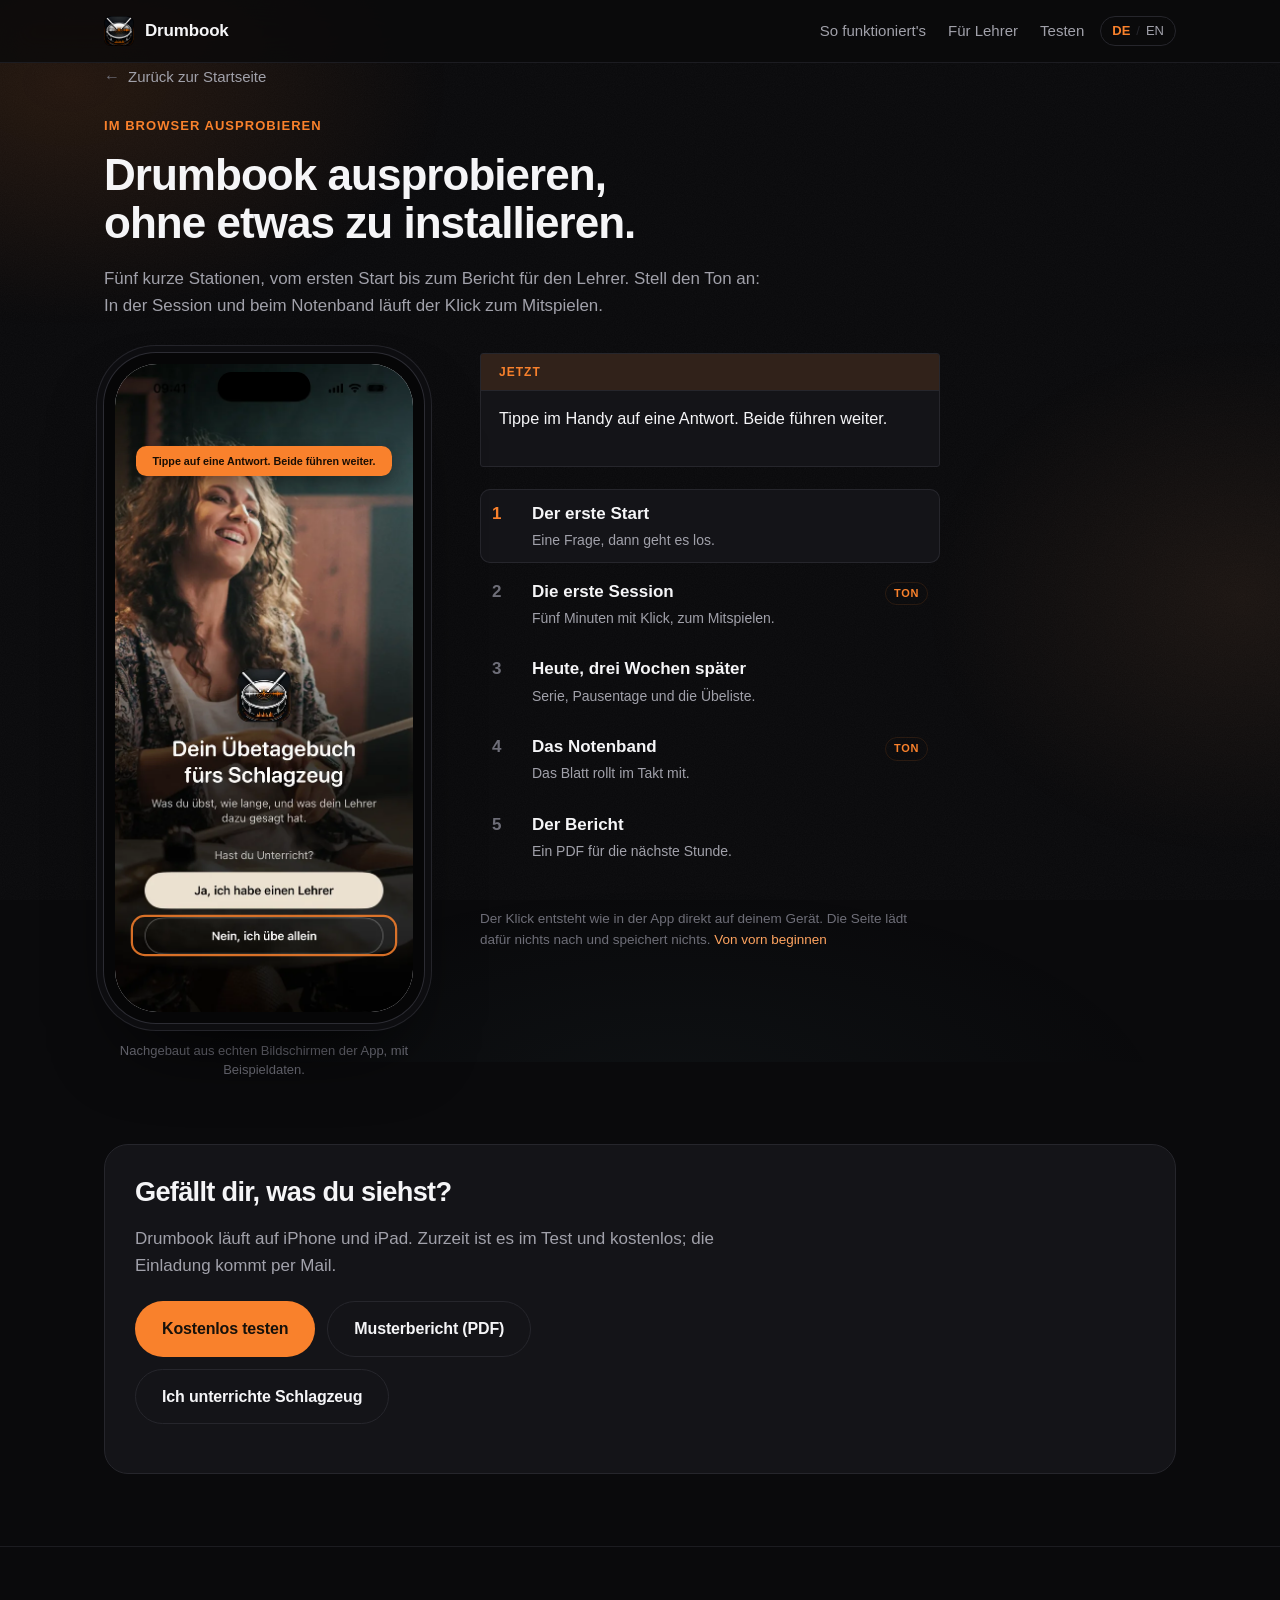
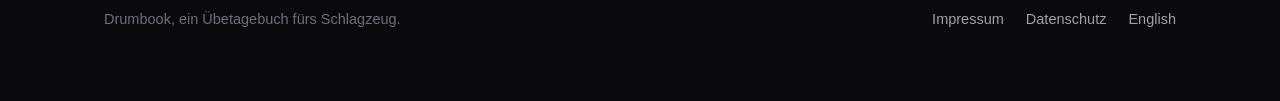
==== ausprobieren/index.html @ 20b02758 "Drumbook im Browser ausprobieren: eigene Demo auf /ausprobieren/ und /en/try/ Fünf Stationen in eine" ====
<!DOCTYPE html>
<html lang="de">
<head>
<meta charset="utf-8">
<meta name="viewport" content="width=device-width, initial-scale=1">
<title>Drumbook im Browser ausprobieren</title>
<meta name="description" content="Drumbook ausprobieren, ohne etwas zu installieren: der erste Start, eine Session mit Klick, das mitlaufende Notenband und der Bericht für den Lehrer, direkt im Browser.">
<meta name="theme-color" content="#0a0a0c">
<link rel="canonical" href="https://drumbook.de/ausprobieren/">
<link rel="alternate" hreflang="de" href="https://drumbook.de/ausprobieren/">
<link rel="alternate" hreflang="en" href="https://drumbook.de/en/try/">
<link rel="icon" href="../assets/favicon.png" type="image/png">
<link rel="apple-touch-icon" href="../assets/icon-180.png">
<meta property="og:type" content="website">
<meta property="og:title" content="Drumbook im Browser ausprobieren">
<meta property="og:description" content="Fünf kurze Stationen, vom ersten Start bis zum Bericht. Mit Klick zum Mitspielen.">
<meta property="og:image" content="https://drumbook.de/assets/og-card.jpg">
<meta property="og:image:width" content="1200">
<meta property="og:image:height" content="630">
<meta property="og:url" content="https://drumbook.de/ausprobieren/">
<meta property="og:site_name" content="Drumbook">
<meta property="og:locale" content="de_DE">
<meta name="twitter:card" content="summary_large_image">
<meta name="twitter:image" content="https://drumbook.de/assets/og-card.jpg">
<link rel="stylesheet" href="../assets/style.css">
<link rel="stylesheet" href="../assets/demo.css">
</head>
<body>

<a class="skip" href="#inhalt">Zum Inhalt springen</a>

<header class="nav">
  <div class="wrap nav__in">
    <a class="brand" href="../index.html">
      <img src="../assets/icon-180.png" alt="" width="30" height="30">
      Drumbook
    </a>
    <nav class="nav__links" aria-label="Abschnitte">
      <a href="../so-funktionierts/">So funktioniert's</a>
      <a href="../lehrer/">Für Lehrer</a>
      <a href="../index.html#bescheid">Testen</a>
    </nav>
    <p class="lang">
      <a href="index.html" aria-current="page" hreflang="de">DE</a>
      <span aria-hidden="true">/</span>
      <a href="../en/try/" hreflang="en">EN</a>
    </p>
  </div>
</header>

<main class="demo" id="inhalt">
  <div class="wrap">
    <a class="back" href="../index.html">Zurück zur Startseite</a>

    <div class="demo__head">
      <p class="demo__kick">Im Browser ausprobieren</p>
      <h1>Drumbook ausprobieren, ohne etwas zu installieren.</h1>
      <p class="demo__sub">
        Fünf kurze Stationen, vom ersten Start bis zum Bericht für den Lehrer.
        Stell den Ton an: In der Session und beim Notenband läuft der Klick
        zum Mitspielen.
      </p>
    </div>

    <div class="demo__buehne">
      <div>
        <div class="handy">
          <div class="handy__schirm" id="demo-schirm" aria-label="Drumbook auf einem iPhone, zum Antippen">
            <span class="handy__insel" aria-hidden="true"></span>

            <div class="szene" id="sz-bild">
              <img class="voll" id="sz-bild-img" src="../assets/demo/de/welcome-frage.webp" alt="" width="603" height="1311">
            </div>

            <div class="szene" id="sz-session" hidden>
              <img class="leiste-oben" src="../assets/demo/statusleiste.webp" alt="">
              <div class="nb">
                <button class="pille" id="s-verwerfen" type="button">Verwerfen</button>
                <b>Session</b>
                <button class="pille fett" id="s-beenden" type="button">Beenden</button>
              </div>
              <div class="sess__kopf">
                <div class="sess__titel">Single Stroke Roll</div>
                <div class="sess__wie">Abwechselnd rechts, links, rechts, links, gleichmäßig und gleich laut. Langsam anfangen, lieber sauber als schnell.</div>
                <div class="sess__uhr" id="s-uhr">05:00</div>
                <div class="sess__balken"><i id="s-balken"></i></div>
                <div class="sess__plan" id="s-plan">von 5 Min geplant</div>
                <div class="sess__knoepfe">
                  <button class="knopf" id="s-mehr" type="button">+2 Min</button>
                  <button class="pause" id="s-pause" type="button" aria-label="Session anhalten"></button>
                  <button class="knopf" id="s-weiter" type="button">Weiter</button>
                </div>
                <div class="sess__rest" id="s-rest">Rest gesamt 05:00</div>
              </div>
              <div class="klick">
                <button class="rund an" id="k-start" type="button" aria-label="Klick anhalten"></button>
                <button class="rund" id="k-minus" type="button" aria-label="Langsamer"><svg viewBox="0 0 10 10" aria-hidden="true"><rect x="1.5" y="4.3" width="7" height="1.4" rx=".7" fill="currentColor"/></svg></button>
                <span class="bpm"><b id="k-bpm">70</b><span>BPM</span></span>
                <button class="rund" id="k-plus" type="button" aria-label="Schneller"><svg viewBox="0 0 10 10" aria-hidden="true"><rect x="1.5" y="4.3" width="7" height="1.4" rx=".7" fill="currentColor"/><rect x="4.3" y="1.5" width="1.4" height="7" rx=".7" fill="currentColor"/></svg></button>
                <span class="lichter" id="k-lichter" aria-hidden="true"><i></i><i></i><i></i><i></i></span>
              </div>
              <div class="ablauf">
                <h5>Ablauf</h5>
                <div class="zeile-karte">
                  <span class="icon" aria-hidden="true">♩</span>
                  <div class="mitte"><div class="name">Single Stroke Roll</div><div class="mini"><i id="s-mini"></i></div></div>
                  <div class="zeit"><b id="s-zeit">00:00</b><span id="s-soll">von 05:00</span></div>
                </div>
                <div class="hinzu">+&nbsp;&nbsp;Übung hinzufügen</div>
              </div>
            </div>

            <div class="szene" id="sz-abschluss" hidden>
              <img class="leiste-oben" src="../assets/demo/statusleiste.webp" alt="">
              <div class="nb" style="justify-content:center"><b>Abschluss</b></div>
              <div class="form">
                <h5>Diese Session</h5>
                <div class="gruppe">
                  <div><span>Geübte Zeit</span><b id="a-zeit">0 Sek</b></div>
                  <div><span>Übungen</span><span>1</span></div>
                </div>
                <h5>Gesamteindruck</h5>
                <div class="gruppe">
                  <div><span>Wie lief's?</span>
                    <span class="sterne" id="a-sterne">
                      <button class="stern" type="button" aria-label="1 Stern">★</button><button class="stern" type="button" aria-label="2 Sterne">★</button><button class="stern" type="button" aria-label="3 Sterne">★</button><button class="stern" type="button" aria-label="4 Sterne">★</button><button class="stern" type="button" aria-label="5 Sterne">★</button>
                    </span>
                  </div>
                  <div class="leise">Was ist dir aufgefallen?</div>
                </div>
              </div>
              <button class="sichern" id="a-sichern" type="button">Session sichern</button>
              <div class="gesichert" id="a-gesichert" hidden>
                <svg viewBox="0 0 24 24" fill="none" aria-hidden="true"><circle cx="12" cy="12" r="10.5" fill="currentColor"/><path d="m7.2 12.3 3.2 3.2 6.4-6.8" stroke="#fff" stroke-width="2.2" stroke-linecap="round" stroke-linejoin="round"/></svg>
                <span>Session gesichert</span>
              </div>
            </div>

            <div class="szene" id="sz-erinnerung" hidden>
              <img class="leiste-oben" src="../assets/demo/statusleiste.webp" alt="">
              <div class="dunkel"></div>
              <div class="blatt">
                <svg viewBox="0 0 24 24" fill="none" aria-hidden="true"><path d="M12 3.5c-3.3 0-5.8 2.6-5.8 5.9v3.4l-1.7 2.9h15l-1.7-2.9V9.4c0-3.3-2.5-5.9-5.8-5.9Z" stroke="currentColor" stroke-width="1.7" stroke-linejoin="round"/><path d="M9.7 19a2.4 2.4 0 0 0 4.6 0" stroke="currentColor" stroke-width="1.7" stroke-linecap="round"/><circle cx="18" cy="5.5" r="2.6" fill="currentColor"/></svg>
                <h5 id="e-titel">Morgen wieder um 18:30?</h5>
                <p id="e-text">Deine erste Session hast du um 18:37 angefangen. Drumbook erinnert dich dann jeden Tag um diese Zeit.</p>
                <button class="ja" id="e-ja" type="button">Ja, erinnere mich</button>
                <button class="nein" id="e-nein" type="button">Nein, danke</button>
                <small>Danach fragt iOS, ob Drumbook Mitteilungen schicken darf. Ändern kannst du das jederzeit im Menü unter „Erinnerungen“.</small>
              </div>
            </div>

            <div class="szene noten" id="sz-noten" hidden>
              <img class="noten__kopf" src="../assets/demo/de/noten-kopf.webp" alt="" width="700" height="205">
              <button class="zurueck-flaeche" id="n-zurueck" type="button" aria-label="Zurück zu „Heute“"></button>
              <div class="noten__fenster" id="n-fenster">
                <div class="noten__blatt" id="n-blatt">
                  <img id="n-img" src="../assets/demo/noten.webp" width="700" height="1317" alt="Ein Notenblatt für Schlagzeug als Band: die Notenzeilen untereinander über die volle Breite, Takt 1 bis 75.">
                  <div class="noten__zeile" id="n-zeile" hidden></div>
                </div>
                <div class="noten__zahl" id="n-zahl" hidden></div>
              </div>
              <div class="tipp">
                <button class="rund aus" id="n-play" type="button" aria-label="Play"></button>
                <button class="rund" id="n-minus" type="button" aria-label="Langsamer"><svg viewBox="0 0 10 10" aria-hidden="true"><rect x="1.5" y="4.3" width="7" height="1.4" rx=".7" fill="currentColor"/></svg></button>
                <span class="bpm"><b id="n-bpm">130</b><span>BPM</span></span>
                <button class="rund" id="n-plus" type="button" aria-label="Schneller"><svg viewBox="0 0 10 10" aria-hidden="true"><rect x="1.5" y="4.3" width="7" height="1.4" rx=".7" fill="currentColor"/><rect x="4.3" y="1.5" width="1.4" height="7" rx=".7" fill="currentColor"/></svg></button>
                <span class="takt" id="n-takt">Takt 1</span>
              </div>
            </div>

            <p class="blase" id="blase" hidden></p>
          </div>
        </div>
        <p class="handy__notiz">Nachgebaut aus echten Bildschirmen der App, mit Beispieldaten.</p>
      </div>

      <aside class="kapitel" aria-label="Stationen der Demo">
        <div class="kapitel__jetzt">
          <p class="kapitel__label">Jetzt</p>
          <p class="kapitel__text" id="kapitel-text" aria-live="polite">Tippe im Handy auf eine Antwort.</p>
        </div>
        <ol id="kapitel-liste">
          <li data-kapitel="0"><button type="button"><span class="kapitel__nr">1</span><span><span class="kapitel__titel">Der erste Start</span><span class="kapitel__zeile">Eine Frage, dann geht es los.</span></span><span></span></button></li>
          <li data-kapitel="1"><button type="button"><span class="kapitel__nr">2</span><span><span class="kapitel__titel">Die erste Session</span><span class="kapitel__zeile">Fünf Minuten mit Klick, zum Mitspielen.</span></span><span class="kapitel__ton">Ton</span></button></li>
          <li data-kapitel="2"><button type="button"><span class="kapitel__nr">3</span><span><span class="kapitel__titel">Heute, drei Wochen später</span><span class="kapitel__zeile">Serie, Pausentage und die Übeliste.</span></span><span></span></button></li>
          <li data-kapitel="3"><button type="button"><span class="kapitel__nr">4</span><span><span class="kapitel__titel">Das Notenband</span><span class="kapitel__zeile">Das Blatt rollt im Takt mit.</span></span><span class="kapitel__ton">Ton</span></button></li>
          <li data-kapitel="4"><button type="button"><span class="kapitel__nr">5</span><span><span class="kapitel__titel">Der Bericht</span><span class="kapitel__zeile">Ein PDF für die nächste Stunde.</span></span><span></span></button></li>
        </ol>
        <p class="kapitel__fuss">
          Der Klick entsteht wie in der App direkt auf deinem Gerät. Die Seite
          lädt dafür nichts nach und speichert nichts.
          <button id="neu-starten" type="button">Von vorn beginnen</button>
        </p>
      </aside>
    </div>

    <div class="lp__do demo__danach">
      <h2>Gefällt dir, was du siehst?</h2>
      <p>
        Drumbook läuft auf iPhone und iPad. Zurzeit ist es im Test und kostenlos;
        die Einladung kommt per Mail.
      </p>
      <p class="lp__ways">
        <a class="btn btn--primary" href="../index.html#bescheid">Kostenlos testen</a>
        <a class="btn btn--ghost" href="../assets/zettel/drumbook-musterbericht.pdf">Musterbericht (PDF)</a>
        <a class="btn btn--ghost" href="../lehrer/">Ich unterrichte Schlagzeug</a>
      </p>
    </div>
  </div>
</main>

<footer class="foot">
  <div class="wrap foot__in">
    <p>Drumbook, ein Übetagebuch fürs Schlagzeug.</p>
    <p class="foot__links">
      <a href="../impressum.html">Impressum</a>
      <a href="../datenschutz.html">Datenschutz</a>
      <a href="../en/try/" hreflang="en">English</a>
    </p>
  </div>
</footer>

<script>
window.DEMO = {
    locale: "de-DE",
    bilder: "../assets/demo/de/",
    sek: "Sek", min: "Min", takt: "Takt", ende: "Ende",
    plan: function (m) { return "von " + m + " Min geplant"; },
    rest: function (z) { return "Rest gesamt " + z; },
    von: function (z) { return "von " + z; },
    morgen: function (z) { return "Morgen wieder um " + z + "?"; },
    begonnen: function (z) { return "Deine erste Session hast du um " + z + " angefangen. Drumbook erinnert dich dann jeden Tag um diese Zeit."; },
    namen: {
        ja: "Ja, ich habe einen Lehrer", nein: "Nein, ich übe allein",
        fuenf: "5 Minuten üben", umschauen: "Erst umschauen",
        karte: "Wochenkarte mit Serie", ueben: "Üben starten",
        setlists: "Setlists", verlauf: "Verlauf",
        erstellen: "Bericht erstellen", teilen: "Bericht teilen",
        klickAn: "Klick starten", klickAus: "Klick anhalten",
        pause: "Session anhalten", weiter: "Session fortsetzen",
        notenAn: "Play", notenAus: "Stopp"
    },
    alt: {
        frage: "Die Begrüßung beim ersten Start: ein Foto einer lachenden Schlagzeugerin, darunter „Dein Übetagebuch fürs Schlagzeug“ und die Frage „Hast du Unterricht?“ mit zwei Antworten.",
        angebot: "„Leg gleich los“: Fünf Minuten, eine Übung, der Klick zählt mit. Darunter „5 Minuten üben“ und „Erst umschauen“.",
        heute: "Der Bildschirm „Heute“ nach drei Wochen: 2 Std 27 Min von 150 Min diese Woche, 8 Tage in Folge, 2 Pausentage genutzt, darunter „Üben starten“ und die Übungen, die anstehen.",
        auswahl: "Der Bericht: Auswahl des Zeitraums, „Letzte 4 Wochen“ ist gewählt, unten „Bericht erstellen“.",
        bericht: "Der fertige Bericht in der App: Übebericht mit Kennzahlen, Diagramm, Übekalender und den Übungen mit Tempo."
    },
    jetzt: {
        frage: "Tippe im Handy auf eine Antwort. Beide führen weiter.",
        angebot: "Tippe auf „5 Minuten üben“. Mach den Ton an, gleich zählt der Klick vor.",
        session: "Spiel mit! Ein Takt Vorzählen, dann läuft der Klick mit 70 BPM. Mit − und + änderst du das Tempo.",
        beenden: "Genug geübt? Oben rechts auf „Beenden“.",
        abschluss: "Wie lief's? Sterne vergeben und „Session sichern“.",
        erinnerung: "Nach der ersten Session fragt Drumbook einmal, ob es erinnern soll. Wähle, was du möchtest.",
        heute: "Tippe auf die Karte ganz oben.",
        heuteDanach: "Weiter zum Notenband: unten auf „Setlists“.",
        noten: "Tippe auf Play. Nach vier Klicks rollt das Blatt im Takt mit.",
        notenLaeuft: "Die gespielte Zeile steht oben, die nächste schon darunter. Beide Hände bleiben an den Stöcken.",
        notenEnde: "Zum Schluss der Bericht: oben links zurück, dann unten auf „Verlauf“.",
        auswahl: "Tippe auf „Bericht erstellen“.",
        bericht: "Oben rechts geht der Bericht als PDF an deinen Lehrer.",
        ende: "Das war der Rundgang. Den ganzen Bericht gibt es unten als Musterbericht, und mit „Von vorn beginnen“ geht es noch einmal los."
    },
    blasen: {
        frage: "Tippe auf eine Antwort. Beide führen weiter.",
        angebot: "Tippe auf „5 Minuten üben“. Ton an!",
        session: "Spiel mit! Mit − und + änderst du das Tempo.",
        beenden: "Genug? Oben rechts auf „Beenden“.",
        abschluss: "Sterne vergeben, dann „Session sichern“.",
        heute: "Tippe auf die Karte.",
        heuteSpaeter: "Drei Wochen später. Tippe auf die Karte.",
        heuteUmschauen: "So sieht „Heute“ nach drei Wochen aus. Tippe auf die Karte.",
        karte: "8 Tage in Folge, obwohl zwei Tage frei waren: Zwei Pausentage je Woche halten die Serie. Weiter unten mit „Setlists“.",
        ueben: "Stellt die Übeliste für heute zusammen: was der Lehrer aufgegeben hat und was liegen blieb, passend zur Zeit.",
        noten: "Tippe auf Play. Das Blatt rollt im Takt mit.",
        notenEnde: "Das Blatt kommt aus deinem Scan, die Takte zählt die App selbst. Zurück geht es hier oben.",
        auswahl: "Tippe auf „Bericht erstellen“.",
        bericht: "Hier oben geht der Bericht als PDF an deinen Lehrer.",
        teilen: "Per Mail oder Messenger, als PDF. Das war der Rundgang!"
    }
};
</script>
<script src="../assets/demo.js" defer></script>
<script src="../assets/zurueck.js" defer></script>
</body>
</html>
---- assets/style.css ----
/* Drumbook — Website
   Bewusst dunkel gehalten: die App-Screenshots sind hell und sollen
   herausleuchten, und das App-Icon ist schwarz-orange. Kein Framework,
   keine externen Schriften, kein Tracking — die Seite lädt genau das,
   was man sieht. */

:root {
    --bg:          #0a0a0c;
    --bg-raised:   #141418;
    --bg-sunken:   #070708;
    --line:        #26262c;
    --line-soft:   #1c1c21;

    --ink:         #f5f5f7;
    --ink-muted:   #a1a1aa;
    --ink-faint:   #6e6e78;

    --accent:      #f9812c;
    --accent-soft: #ffa460;
    --accent-dim:  rgba(249, 129, 44, 0.12);

    --font: -apple-system, BlinkMacSystemFont, "SF Pro Display", "SF Pro Text",
            "Segoe UI", Roboto, "Helvetica Neue", Arial, sans-serif;

    --wide: 1120px;
    --text: 660px;

    --r-sm: 10px;
    --r-md: 16px;
    --r-lg: 24px;
}

*, *::before, *::after { box-sizing: border-box; }

html {
    scroll-behavior: smooth;
    -webkit-text-size-adjust: 100%;
}

@media (prefers-reduced-motion: reduce) {
    html { scroll-behavior: auto; }
    *, *::before, *::after {
        animation-duration: 0.01ms !important;
        transition-duration: 0.01ms !important;
    }
}

body {
    margin: 0;
    background: var(--bg);
    color: var(--ink);
    font-family: var(--font);
    font-size: 17px;
    line-height: 1.6;
    -webkit-font-smoothing: antialiased;
    overflow-x: hidden;
}

img { max-width: 100%; height: auto; display: block; }

a { color: var(--accent-soft); text-decoration: none; }
a:hover { text-decoration: underline; }

:focus-visible {
    outline: 2px solid var(--accent);
    outline-offset: 3px;
    border-radius: 4px;
}

.wrap {
    width: 100%;
    max-width: var(--wide);
    margin: 0 auto;
    padding: 0 24px;
}

.skip {
    position: absolute;
    width: 1px; height: 1px;
    overflow: hidden;
    clip-path: inset(50%);
    white-space: nowrap;
}
.skip:focus {
    width: auto; height: auto;
    clip-path: none;
    left: 12px; top: 12px;
    z-index: 100;
    background: var(--accent);
    color: #17110a;
    padding: 10px 16px;
    border-radius: var(--r-sm);
    font-weight: 600;
}

/* ---------- Kopfleiste ---------- */

.nav {
    position: sticky;
    top: 0;
    z-index: 50;
    background: rgba(10, 10, 12, 0.82);
    backdrop-filter: saturate(180%) blur(16px);
    -webkit-backdrop-filter: saturate(180%) blur(16px);
    border-bottom: 1px solid var(--line-soft);
}

.nav__in {
    display: flex;
    align-items: center;
    gap: 16px;
    height: 62px;
}

.brand {
    display: flex;
    align-items: center;
    gap: 11px;
    color: var(--ink);
    font-weight: 650;
    font-size: 17px;
    letter-spacing: -0.01em;
    margin-right: auto;
}
.brand:hover { text-decoration: none; }
.brand img {
    width: 30px; height: 30px;
    border-radius: 7px;
}

.nav__links {
    display: flex;
    gap: 22px;
    font-size: 15px;
}
.nav__links a { color: var(--ink-muted); white-space: nowrap; }
.nav__links a:hover { color: var(--ink); text-decoration: none; }

.lang {
    display: flex;
    align-items: center;
    gap: 6px;
    font-size: 13px;
    color: var(--ink-faint);
    border: 1px solid var(--line);
    border-radius: 999px;
    padding: 4px 11px;
}
.lang a { color: var(--ink-muted); font-weight: 500; }
.lang a:hover { color: var(--ink); text-decoration: none; }
.lang [aria-current] { color: var(--accent); font-weight: 650; }
.lang span { color: var(--line); }

@media (max-width: 940px) {
    .nav__links { display: none; }
}

@media (max-width: 560px) {
    .nav__in > .btn { display: none; }
    .brand { font-size: 16px; }
}

/* ---------- Knöpfe ---------- */

.btn {
    display: inline-flex;
    align-items: center;
    justify-content: center;
    gap: 9px;
    padding: 14px 26px;
    border-radius: 999px;
    font-size: 16px;
    font-weight: 600;
    letter-spacing: -0.01em;
    border: 1px solid transparent;
    cursor: pointer;
    transition: transform 0.15s ease, background 0.15s ease, border-color 0.15s ease;
    white-space: nowrap;
}
.btn:hover { text-decoration: none; transform: translateY(-1px); }
.btn:active { transform: translateY(0); }

.btn--primary {
    background: var(--accent);
    color: #17110a;
}
.btn--primary:hover { background: var(--accent-soft); }

.btn--ghost {
    background: transparent;
    color: var(--ink);
    border-color: var(--line);
}
.btn--ghost:hover { border-color: var(--ink-faint); background: var(--bg-raised); }

.btn--sm { padding: 9px 18px; font-size: 15px; }

/* ---------- Hero ---------- */

.hero {
    position: relative;
    padding: 132px 0 56px;
    min-height: clamp(560px, 64vh, 780px);
    display: flex;
    align-items: center;
    /* clip, nicht hidden - aus demselben Grund wie bei den Bühnen: hidden
       macht den Hero zu einem Scroll-Container, und die Scroll-Zeitachse
       misst dann gegen einen Kasten, in dem sich nichts bewegt. */
    overflow: clip;
}

.hero::before {
    content: "";
    position: absolute;
    top: -340px;
    left: 50%;
    transform: translateX(-50%);
    width: 1100px;
    height: 780px;
    background: radial-gradient(ellipse at center,
                rgba(249, 129, 44, 0.16) 0%,
                rgba(249, 129, 44, 0.05) 42%,
                transparent 70%);
    pointer-events: none;
    z-index: 0;
}

.hero__in { position: relative; z-index: 1; }

/* Eine Spalte statt zwei. Das Telefon stand vorher rechts und hat sich mit
   dem Motiv um dieselbe Fläche gestritten - und weil die Grenze zwischen den
   Spalten am Fenster hängt, stand das Gesicht mal daneben und mal mitten
   darin. Die Aufnahme läuft jetzt weiter unten, im Abschnitt über die
   Session, wo sie ohnehin hingehört. Hier hat das Foto die rechte Hälfte
   für sich. */
.hero__grid { max-width: 620px; }

.eyebrow {
    display: inline-flex;
    align-items: center;
    gap: 8px;
    font-size: 13px;
    font-weight: 600;
    letter-spacing: 0.04em;
    text-transform: uppercase;
    color: var(--accent);
    background: var(--accent-dim);
    border: 1px solid rgba(249, 129, 44, 0.28);
    padding: 6px 14px;
    border-radius: 999px;
    margin-bottom: 26px;
}

h1 {
    font-size: clamp(2.5rem, 5.4vw, 4rem);
    line-height: 1.04;
    letter-spacing: -0.033em;
    font-weight: 700;
    margin: 0 0 22px;
}

.hero__sub { text-shadow: 0 1px 20px rgba(10, 10, 12, 0.92); }
.trust li { text-shadow: 0 1px 16px rgba(10, 10, 12, 0.9); }
.hero__sub {
    font-size: clamp(1.09rem, 1.7vw, 1.27rem);
    line-height: 1.55;
    color: var(--ink-muted);
    margin: 0 0 34px;
    max-width: 33em;
}

.hero__cta {
    display: flex;
    flex-wrap: wrap;
    gap: 13px;
    margin-bottom: 26px;
}

.trust {
    list-style: none;
    padding: 0;
    margin: 0;
    display: flex;
    flex-wrap: wrap;
    gap: 8px 20px;
    font-size: 14.5px;
    color: var(--ink-faint);
}
.trust li {
    display: flex;
    align-items: center;
    gap: 7px;
}
.trust svg { flex: none; color: var(--accent); }

/* Telefon-Rahmen */

.phone {
    position: relative;
    margin: 0 auto;
    width: 100%;
    max-width: 310px;
    border-radius: 44px;
    padding: 9px;
    background: linear-gradient(155deg, #3a3a42 0%, #1a1a1f 32%, #101013 70%, #2b2b32 100%);
    box-shadow:
        0 2px 3px rgba(0, 0, 0, 0.6),
        0 26px 60px rgba(0, 0, 0, 0.62),
        0 0 0 1px rgba(255, 255, 255, 0.045) inset;
}
.phone img,
.phone video {
    border-radius: 36px;
    width: 100%;
    height: auto;
    display: block;
}

.phone--hero {
    /* Klein wie auf dem Zettel: Das Gerät liegt IM Foto, statt es zu
       erschlagen. Der kräftigere Schatten hebt es vom Bild dahinter ab. */
    max-width: 224px;
    transform: rotate(1.1deg);
    box-shadow:
        0 2px 3px rgba(0, 0, 0, 0.6),
        0 22px 52px rgba(0, 0, 0, 0.78),
        0 0 0 1px rgba(255, 255, 255, 0.05) inset;
}

@media (max-width: 900px) {
    .hero { padding-top: 60px; }
    .hero__grid {
        grid-template-columns: 1fr;
        gap: 44px;
    }
    .hero__media { order: 2; }
    .phone--hero { transform: none; max-width: 236px; }

    /* Schmaler Schirm: Der Text steht über der vollen Breite, es gibt also
       kein Nebeneinander mehr. Der Hero wird hier über 1200 px hoch, und
       ein Querformat darin hat keinen senkrechten Überstand - das Gesicht
       säße damit fest auf 22 Prozent der Höhe, also genau hinter der
       Überschrift. Deshalb auch hier das Kopfraum-Prinzip: Das Bild hört
       nach 470 px auf, der Text beginnt darunter. */
    .hero { padding: 250px 0 44px; min-height: 0; display: block; }
    .hero__grid { max-width: none; }
    .hero__foto { inset: 0 0 auto 0; height: 470px; }
    .hero__foto img { width: 100%; object-position: 54% 50%; }
    .hero__foto::after {
        background: linear-gradient(to bottom,
            rgba(10, 10, 12, 0.30) 0,
            rgba(10, 10, 12, 0.24) 150px,
            rgba(10, 10, 12, 0.76) 300px,
            rgba(10, 10, 12, 0.94) 400px, var(--bg) 470px);
    }
    .hero__foto::after {
        background:
            linear-gradient(to bottom, rgba(10, 10, 12, 0.30) 0%,
                            rgba(10, 10, 12, 0.34) 16%,
                            rgba(10, 10, 12, 0.74) 32%,
                            rgba(10, 10, 12, 0.90) 50%, var(--bg) 88%);
    }
}

/* Tablet-Rahmen — dieselbe Machart wie das Telefon, nur flacher gerundet und
   quer. Ein iPad im Querformat ist die Lage, in der man am Set liest; das
   Telefonbild allein zeigt das nicht. */

.tablet {
    position: relative;
    margin: 0 auto;
    width: 100%;
    max-width: 860px;
    border-radius: 26px;
    padding: 12px;
    background: linear-gradient(155deg, #3a3a42 0%, #1a1a1f 32%, #101013 70%, #2b2b32 100%);
    box-shadow:
        0 2px 3px rgba(0, 0, 0, 0.6),
        0 26px 60px rgba(0, 0, 0, 0.62),
        0 0 0 1px rgba(255, 255, 255, 0.045) inset;
}
.tablet img {
    border-radius: 16px;
    width: 100%;
    height: auto;
    display: block;
}

/* Das iPad-Bild steht quer ueber die volle Spalte, nicht neben dem Text: Bei
   halber Breite waeren die Notenzeilen kleiner als auf dem Telefonbild
   darueber — und dann zeigte es das Gegenteil dessen, was es zeigen soll. */
.wide-shot {
    margin: 0 0 68px;
    padding-top: 8px;
}
.wide-shot figcaption {
    margin: 18px auto 0;
    max-width: 46em;
    text-align: center;
    font-size: 15px;
    line-height: 1.6;
    color: var(--ink-muted);
}

@media (max-width: 900px) {
    .wide-shot { margin-bottom: 52px; }
    .tablet {
        border-radius: 20px;
        padding: 9px;
    }
    .tablet img { border-radius: 12px; }
}

/* ---------- Ehrlicher Hinweis zum Stand ----------
   Ein Formblatt, kein Callout: fast scharfe Ecken, ein getonter Kopf mit
   Etikett darin, und der Rest nuechtern. Bewusst kein farbiger Balken an der
   linken Kante - den setzt inzwischen jeder Baukasten an jeden zweiten
   Absatz. Die Farbe steckt stattdessen im Kopf, wo sie etwas benennt. */

.notice {
    margin: 46px auto 0;
    max-width: 780px;
    background: var(--bg-raised);
    border: 1px solid var(--line);
    border-radius: 3px;
    overflow: hidden;
    font-size: 15.5px;
    line-height: 1.62;
    color: var(--ink-muted);
}
.notice__label {
    margin: 0;
    padding: 9px 21px 8px;
    background: var(--accent-dim);
    border-bottom: 1px solid var(--line);
    color: var(--accent);
    font-size: 12px;
    font-weight: 700;
    letter-spacing: 0.085em;
    text-transform: uppercase;
}
.notice__body { padding: 18px 21px 19px; }
.notice__body > :first-child { margin-top: 0; }
.notice__body > :last-child  { margin-bottom: 0; }
.notice strong { color: var(--ink); font-weight: 650; }

/* Die leisere Schwester: kein Kasten, nur eine Linie darueber und ein
   Etikett in Grau. Fuer Anmerkungen, die niemanden anhalten sollen. */

.anmerkung {
    max-width: 760px;
    margin: 42px auto 0;
    border-top: 1px solid var(--line);
    padding-top: 15px;
    font-size: 15.5px;
    line-height: 1.63;
    color: var(--ink-muted);
}
.anmerkung__label {
    margin: 0 0 9px;
    color: var(--ink-faint);
    font-size: 12px;
    font-weight: 700;
    letter-spacing: 0.085em;
    text-transform: uppercase;
}
.anmerkung p { margin: 0; }
.anmerkung strong { color: var(--ink); font-weight: 650; }

/* ---------- Abschnitte ---------- */

section { position: relative; }

.band { padding: 96px 0; }
.band--sunken {
    background: var(--bg-sunken);
    border-top: 1px solid var(--line-soft);
    border-bottom: 1px solid var(--line-soft);
}

.head {
    max-width: var(--text);
    margin: 0 auto 60px;
    text-align: center;
}
.head--left { margin-left: 0; text-align: left; }

.kicker {
    font-size: 13px;
    font-weight: 650;
    letter-spacing: 0.09em;
    text-transform: uppercase;
    color: var(--accent);
    margin: 0 0 14px;
}

h2 {
    font-size: clamp(1.85rem, 3.3vw, 2.6rem);
    line-height: 1.13;
    letter-spacing: -0.026em;
    font-weight: 700;
    margin: 0 0 18px;
}

h3 {
    font-size: 1.32rem;
    line-height: 1.28;
    letter-spacing: -0.017em;
    font-weight: 650;
    margin: 0 0 11px;
}

.lede {
    font-size: 1.11rem;
    line-height: 1.62;
    color: var(--ink-muted);
    margin: 0;
}

/* ---------- Problem: drei Sätze ---------- */

.problems {
    display: grid;
    grid-template-columns: repeat(3, 1fr);
    gap: 24px;
}
.problem {
    background: var(--bg-raised);
    border: 1px solid var(--line-soft);
    border-radius: var(--r-md);
    padding: 30px 26px;
}
.problem__q {
    font-size: 1.14rem;
    font-weight: 650;
    letter-spacing: -0.015em;
    margin: 0 0 12px;
    color: var(--ink);
}
.problem p {
    margin: 0;
    font-size: 15.5px;
    line-height: 1.62;
    color: var(--ink-muted);
}

@media (max-width: 860px) {
    .problems { grid-template-columns: 1fr; gap: 16px; }
}

/* ---------- Große Funktionsblöcke ---------- */

.feature {
    display: grid;
    grid-template-columns: 1fr 1fr;
    gap: 68px;
    align-items: center;
    padding: 68px 0;
}
.feature + .feature { border-top: 1px solid var(--line-soft); }
.feature:nth-child(even) .feature__media { order: -1; }

.feature__text { max-width: 30em; }

.feature h3 {
    font-size: clamp(1.5rem, 2.4vw, 1.95rem);
    letter-spacing: -0.024em;
    margin-bottom: 15px;
}
.feature p {
    color: var(--ink-muted);
    font-size: 1.045rem;
    line-height: 1.66;
    margin: 0 0 18px;
}

.points {
    list-style: none;
    padding: 0;
    margin: 0;
    display: grid;
    gap: 11px;
}
.points li {
    display: flex;
    gap: 11px;
    font-size: 15.5px;
    line-height: 1.55;
    color: var(--ink-muted);
}
.points svg { flex: none; margin-top: 4px; color: var(--accent); }
.points b { color: var(--ink); font-weight: 600; }

@media (max-width: 900px) {
    .feature {
        grid-template-columns: 1fr;
        gap: 38px;
        padding: 52px 0;
    }
    .feature:nth-child(even) .feature__media { order: 0; }
    .feature__text { max-width: none; }
}

/* Nur noch drei grosse Bloecke — also duerfen die Geraete groesser werden. */
.feature .phone { max-width: 380px; }

/* ---------- Die vier kompakten Funktionen ---------- */

.more__head {
    margin: 78px 0 24px;
    font-size: 1.12rem;
    font-weight: 600;
    color: var(--ink-muted);
    letter-spacing: -0.01em;
}
.more {
    display: grid;
    grid-template-columns: repeat(2, 1fr);
    gap: 20px;
}
.more__card {
    display: grid;
    grid-template-columns: 132px 1fr;
    gap: 24px;
    align-items: center;
    background: var(--bg-raised);
    border: 1px solid var(--line-soft);
    border-radius: var(--r-md);
    padding: 24px 26px;
}
.more__card h3 { font-size: 1.09rem; margin-bottom: 9px; }
.more__card p {
    margin: 0;
    font-size: 15px;
    line-height: 1.6;
    color: var(--ink-muted);
}

/* Rahmen und Ecken schrumpfen mit, sonst wirkt das Telefon wie ein Spielzeug. */
.phone--mini {
    max-width: 132px;
    border-radius: 20px;
    padding: 4px;
    box-shadow:
        0 1px 2px rgba(0, 0, 0, 0.5),
        0 10px 24px rgba(0, 0, 0, 0.5),
        0 0 0 1px rgba(255, 255, 255, 0.045) inset;
}
.phone--mini img { border-radius: 17px; }

@media (max-width: 900px) { .more { grid-template-columns: 1fr; } }

/* Auf schmalen Bildschirmen bleibt neben dem Telefon zu wenig fuer den Text
   uebrig — rund 25 Zeichen je Zeile. Dann lieber untereinander. */
@media (max-width: 560px) {
    .more__card {
        grid-template-columns: 1fr;
        gap: 16px;
        padding: 22px 24px;
    }
    .phone--mini { max-width: 118px; margin: 0; }
}

/* ---------- Raster kleinerer Funktionen ---------- */

.grid {
    display: grid;
    grid-template-columns: repeat(3, 1fr);
    gap: 20px;
}
.card {
    background: var(--bg-raised);
    border: 1px solid var(--line-soft);
    border-radius: var(--r-md);
    padding: 28px 26px;
}
.card__icon {
    width: 40px; height: 40px;
    display: grid;
    place-items: center;
    border-radius: 11px;
    background: var(--accent-dim);
    color: var(--accent);
    margin-bottom: 17px;
}
.card h3 { font-size: 1.09rem; margin-bottom: 9px; }
.card p {
    margin: 0;
    font-size: 15px;
    line-height: 1.6;
    color: var(--ink-muted);
}

@media (max-width: 900px) { .grid { grid-template-columns: repeat(2, 1fr); } }
@media (max-width: 620px)  { .grid { grid-template-columns: 1fr; } }
/* Drei Karten nebeneinander oder untereinander, nie zwei plus eine allein. */
@media (max-width: 900px) { .grid--drei { grid-template-columns: 1fr; } }

/* ---------- Datenschutz-Abschnitt ---------- */

.privacy {
    display: grid;
    grid-template-columns: 1fr 1fr;
    gap: 60px;
    align-items: center;
}
.privacy__list {
    list-style: none;
    padding: 0;
    margin: 0;
    display: grid;
    gap: 18px;
}
.privacy__list li {
    display: flex;
    gap: 14px;
    align-items: flex-start;
}
.privacy__list svg { flex: none; margin-top: 3px; color: var(--accent); }
.privacy__list b { display: block; color: var(--ink); font-weight: 650; margin-bottom: 3px; }
.privacy__list span { color: var(--ink-muted); font-size: 15.5px; line-height: 1.58; }

@media (max-width: 900px) {
    .privacy { grid-template-columns: 1fr; gap: 36px; }
}

/* ---------- Stand der Entwicklung ---------- */

.status {
    display: grid;
    grid-template-columns: repeat(2, 1fr);
    gap: 22px;
    max-width: 900px;
    margin: 0 auto;
}
.status__col {
    background: var(--bg-raised);
    border: 1px solid var(--line-soft);
    border-radius: var(--r-md);
    padding: 28px 28px 30px;
}
.status__col h3 {
    font-size: 1.06rem;
    display: flex;
    align-items: center;
    gap: 9px;
    margin-bottom: 16px;
}
.status__col ul {
    list-style: none;
    padding: 0;
    margin: 0;
    display: grid;
    gap: 9px;
    font-size: 15.3px;
    line-height: 1.5;
    color: var(--ink-muted);
}
/* Zwei feste Spalten: Symbol, Text.
   ACHTUNG beim Ändern der Liste: Flex UND Grid machen aus jedem Kind eine
   eigene Zelle — auch aus jedem Stück Text um ein <b> herum. Steht Auszeichnung
   mitten im Satz, zerfällt er sonst in mehrere nebeneinanderstehende Blöcke
   (passiert bei „Dass das Notenband auch ohne Klick mitläuft"). Deshalb gilt:
   Enthält ein Punkt Auszeichnung, gehört sein ganzer Text in ein <span>. */
.status__col li {
    display: grid;
    grid-template-columns: auto 1fr;
    gap: 10px;
    align-items: start;
}
.status__col svg { margin-top: 4px; }
.status--done svg { color: #4ade80; }
.status--open svg { color: var(--ink-faint); }

@media (max-width: 860px) { .status { grid-template-columns: 1fr; } }

/* ---------- FAQ ---------- */

.faq {
    max-width: 780px;
    margin: 0 auto;
    border-top: 1px solid var(--line-soft);
}
.faq details {
    border-bottom: 1px solid var(--line-soft);
}
.faq summary {
    display: flex;
    justify-content: space-between;
    align-items: center;
    gap: 20px;
    padding: 24px 4px;
    font-size: 1.09rem;
    font-weight: 600;
    letter-spacing: -0.013em;
    cursor: pointer;
    list-style: none;
    color: var(--ink);
}
.faq summary::-webkit-details-marker { display: none; }
.faq summary::after {
    content: "";
    flex: none;
    width: 11px; height: 11px;
    border-right: 2px solid var(--ink-faint);
    border-bottom: 2px solid var(--ink-faint);
    transform: rotate(45deg) translate(-3px, -3px);
    transition: transform 0.2s ease;
}
.faq details[open] summary::after {
    transform: rotate(-135deg) translate(-2px, -2px);
}
.faq details[open] summary { color: var(--accent); }
.faq p {
    margin: 0 4px 26px;
    color: var(--ink-muted);
    font-size: 16px;
    line-height: 1.66;
    max-width: 60em;
}

/* ---------- Abschluss-Aufruf ---------- */

.final {
    text-align: center;
    padding: 108px 0;
    position: relative;
    overflow: clip;   /* wie bei .buehne: hidden würde die Zeitachse anhalten */
}
.final img {
    width: 78px; height: 78px;
    border-radius: 18px;
    margin: 0 auto 28px;
    box-shadow: 0 14px 40px rgba(0, 0, 0, 0.55);
}
.final h2 { margin-bottom: 16px; }
.final p {
    color: var(--ink-muted);
    font-size: 1.11rem;
    line-height: 1.6;
    max-width: 34em;
    margin: 0 auto 32px;
}
.final .note {
    font-size: 14px;
    color: var(--ink-faint);
    margin: 20px auto 0;
    max-width: 30em;
}

/* ---------- Der Raum hinter der Seite ----------
   Zwischen den Bildern liegen lange Strecken, auf denen nichts steht als
   Schwarz. Statt dort weitere Fotos zu stapeln, bekommt die ganze Seite
   einen Raum: zwei warme Lichtinseln und ein Hauch Kaltlicht von unten, wie
   auf einer Bühne, in der die Scheinwerfer von der Seite kommen.

   Das Ganze steht FEST im Fenster, nicht im Dokument. Dadurch scrollt der
   Inhalt durch das Licht hindurch, statt es mitzunehmen - der Effekt kommt
   also schon vom Scrollen selbst, und die eigene Bewegung darf so langsam
   sein, dass man sie nicht als Animation liest, sondern als Atem.

   Dazu ein feines Korn. Es nimmt großen dunklen Flächen das Tote und ist
   der Grund, warum eine schwarze Fläche im Kino nie flach wirkt. Beides
   liegt HINTER dem Inhalt (z-index -1), legt sich also nie über Text. */

body::before {
    content: "";
    position: fixed;
    inset: -18vh -12vw;
    z-index: -1;
    pointer-events: none;
    background:
        radial-gradient(ellipse 44vw 40vh at 14% 20%,
            rgba(249, 129, 44, 0.115) 0%, transparent 68%),
        radial-gradient(ellipse 38vw 44vh at 88% 62%,
            rgba(255, 164, 96, 0.075) 0%, transparent 66%),
        radial-gradient(ellipse 56vw 36vh at 52% 104%,
            rgba(96, 150, 156, 0.06) 0%, transparent 70%);
    will-change: transform;
    animation: buehnenlicht 64s ease-in-out infinite alternate;
}

@keyframes buehnenlicht {
    from { transform: translate3d(-2.5%, -1.5%, 0) scale(1); }
    to   { transform: translate3d(3%, 2%, 0) scale(1.14); }
}

/* Das Korn. 160 px Kachel, sehr schwach - man soll es nicht sehen, sondern
   nur merken, dass die Fläche nicht tot ist. */
body::after {
    content: "";
    position: fixed;
    inset: 0;
    z-index: -1;
    pointer-events: none;
    opacity: 0.4;
    background-image: url("data:image/svg+xml,%3Csvg xmlns='http://www.w3.org/2000/svg' width='160' height='160'%3E%3Cfilter id='k'%3E%3CfeTurbulence type='fractalNoise' baseFrequency='0.9' numOctaves='3' stitchTiles='stitch'/%3E%3CfeColorMatrix type='saturate' values='0'/%3E%3C/filter%3E%3Crect width='160' height='160' filter='url(%23k)' opacity='0.09'/%3E%3C/svg%3E");
    background-size: 160px 160px;
}

@media (prefers-reduced-motion: reduce) {
    body::before { animation: none; }
}

/* ---------- Buehnen ----------
   Ein Foto ist hier nie eine Kachel zwischen zwei Abschnitten, sondern der
   Grund, auf dem ein Abschnitt steht - so wie im Hero. Der Inhalt liegt
   darauf, das Bild laeuft beim Scrollen langsamer mit als die Seite und
   bekommt dadurch Tiefe.

   Die Bewegung macht die Scroll-Zeitachse von CSS (animation-timeline: view(),
   Safari ab 26, Chrome ab 115). Sie laeuft im Compositor und damit so
   ruhig wie das Scrollen selbst; ein Scroll-Listener in JavaScript kaeme nie
   an diese Ruhe heran. Wo der Browser sie nicht kennt, springt eine schlanke
   Fassung in anim.js ein. Und wo jemand weniger Bewegung eingestellt hat,
   steht das Bild einfach still: es ist dann ein ruhiges Hintergrundbild,
   kein kaputter Effekt.

   Bewusst NICHT background-attachment: fixed. Das ist der alte Weg, auf
   iOS springt er, und die Bildausschnitte stimmen dort nicht. */

.buehne {
    position: relative;
    isolation: isolate;
    /* clip, nicht hidden: hidden macht die Bühne selbst zu einem
       Scroll-Container, und die Scroll-Zeitachse misst dann gegen einen
       Kasten, in dem sich nie etwas bewegt. Das Bild stünde still.

       Der Clip-Rand ist der Platz für den Übergang: Das Foto ragt um
       `--ueberstand` über die Bühne hinaus und blendet dort aus dem
       schwarzen Grund auf. Ohne ihn säße das Motiv als Kachel mit scharfer
       Oberkante im Abschnitt - siehe unten bei `.buehne__foto`. */
    overflow: clip;
    overflow-clip-margin: var(--ueberstand);
    background: var(--bg);

    /* Wie weit das Foto über die Bühne hinausragt, nach oben in den
       schwarzen Abschnitt davor und nach unten in den danach. Dort liegt
       der weiche Übergang, und dort hat die Bewegung ihren Weg. */
    --ueberstand: 104px;

    /* Wie weit das Motiv in den Abschnitt hineinreicht. Ein Abschnitt kann
       1900 px hoch werden; ein Querformat darüber zu strecken ergibt einen
       Streifen, auf dem nichts mehr zu erkennen ist. Das Bild trägt deshalb
       immer den Kopf und läuft danach in den Grund aus - unabhängig davon,
       wie lang der Abschnitt darunter noch wird. */
    --bild: 700px;

    /* Und darin die Zone, in der nur das Bild steht: kein Text, kaum
       Schleier. Dort sitzt das Gesicht. Ein Mensch, der einen ansieht, ist
       der ganze Grund, warum das Foto da ist - liegt eine Überschrift darauf
       und ein Schleier darüber, kann man es auch weglassen. */
    --kopfraum: 300px;
}

.buehne.band { padding-top: var(--kopfraum); }
.buehne > .wrap { position: relative; z-index: 2; }

/* Der Rahmen steht still und trägt den Übergang; bewegt wird das Bild darin
   (siehe `.buehne__foto img`).

   **Warum das so getrennt ist.** Eine Bühne folgt auf einen schwarzen
   Abschnitt. Beginnt das Motiv an der Bühnenkante, sitzt es dort als Kachel
   mit scharfer Oberkante - genau das, was eine Bühne nicht sein soll. Der
   Übergang muss also **vor** der Bühne liegen, im Schwarz darüber, sonst
   kostet er Bildfläche und verdeckt das Gesicht, das oben im Kopfraum steht.
   Dafür blendet die Maske das Foto über den Überstand auf und am unteren Ende
   wieder aus. Und dafür muss die Maske stillstehen: Läge sie auf dem bewegten
   Element, wanderte der Übergang beim Scrollen mit und schöbe sich in die
   Bühne hinein. */
.buehne__foto {
    position: absolute;
    left: 0;
    right: 0;
    top: calc(-1 * var(--ueberstand));
    bottom: auto;
    /* Reichweite plus Luft für Weg und Zoom, damit nie eine Kante auftaucht. */
    height: calc(var(--bild) + 300px);
    z-index: 0;
    pointer-events: none;
    /* Der Zoom macht das Bild acht Prozent breiter als den Abschnitt. Ohne
       diese Zeile schöbe er die Seite seitlich auf: `overflow-clip-margin`
       an der Bühne gilt **allseitig**, also auch links und rechts, und die
       Seite bekäme einen waagerechten Scrollbalken. Hier wird der Überschuss
       beschnitten, oben und unten bleibt der Überstand. */
    overflow: clip;
    -webkit-mask-image: var(--blende);
            mask-image: var(--blende);
    /* Die Blende rechnet in Positionen des Abschnitts: bei `--ueberstand`
       liegt dessen Oberkante. Unten endet das Bild dort, wo der Schleier
       ohnehin ganz schwarz ist (`--bild`) - und nicht erst am Ende des
       Rahmens. Sonst leuchtet es bei kurzen Abschnitten in den nächsten
       hinein, weil der Schleier nur bis zur Abschnittskante reicht. */
    /* Oben nicht linear, sondern s-förmig: Eine gerade Rampe zeichnet bei
       hellen Motiven (Gegenlicht) am Anfang einen sichtbaren Strich, weil
       das Auge den Knick zwischen Schwarz und erstem Grau sieht. */
    --blende: linear-gradient(to bottom,
        transparent 0,
        rgba(0, 0, 0, 0.03) calc(var(--ueberstand) * 0.2),
        rgba(0, 0, 0, 0.14) calc(var(--ueberstand) * 0.4),
        rgba(0, 0, 0, 0.38) calc(var(--ueberstand) * 0.6),
        rgba(0, 0, 0, 0.72) calc(var(--ueberstand) * 0.8),
        #000 var(--ueberstand),
        #000 calc(var(--ueberstand) + var(--bild) - 140px),
        transparent calc(var(--ueberstand) + var(--bild)));
}
.buehne__foto img {
    width: 100%;
    height: 100%;
    object-fit: cover;
    /* Der Ausschnitt folgt dem Gesicht, und das sitzt in jedem Motiv
       woanders. An den Bildern abgelesen, nicht geschätzt. */
    object-position: 50% 26%;
}
.buehne--gegenlicht .buehne__foto img { object-position: 62% 16%; }
.buehne--lachen     .buehne__foto img { object-position: 38% 20%; }
.buehne--probe      .buehne__foto img { object-position: 50% 18%; }
.buehne--spielen    .buehne__foto img { object-position: 48% 16%; }
/* Die zwei Unterrichtsbilder: hier sind es zwei Gesichter, und sie stehen
   nebeneinander. Der Ausschnitt muss beide fassen, nicht eins davon. */
.buehne--unterricht .buehne__foto img { object-position: 38% 22%; }
.buehne--zeigen     .buehne__foto img { object-position: 52% 26%; }

/* Der Schleier. Oben und unten laeuft er in den Seitengrund aus, damit die
   Buehne nicht als Kasten endet, sondern als Uebergang. In der Mitte deckt
   er so weit, dass jeder Text darauf sicher liest. */
.buehne::after {
    content: "";
    position: absolute;
    inset: 0;
    z-index: 1;
    pointer-events: none;
    /* Oben beginnt er bei null: Dort blendet das Foto gerade erst auf, und
       jede Deckung an dieser Kante wäre als Absatz zu sehen. */
    background: linear-gradient(to bottom,
        rgba(10, 10, 12, 0) 0,
        rgba(10, 10, 12, 0.26) 40px,
        rgba(10, 10, 12, 0.26) calc(var(--kopfraum) - 110px),
        rgba(10, 10, 12, 0.76) calc(var(--kopfraum) - 20px),
        rgba(10, 10, 12, 0.90) calc(var(--kopfraum) + 90px),
        rgba(10, 10, 12, 0.94) calc(var(--bild) * 0.86),
        var(--bg) var(--bild));
}

/* Auf einem Bild trägt Grau nicht. Der Vorspann steht hier eine Stufe
   heller als auf schwarzem Grund. */
.buehne .head .lede,
.buehne .lp__sub { color: #d6d6db; }

/* Der Text auf der Bühne steht auf einem Bild, nicht auf einer Fläche. Ein
   Schatten in der Grundfarbe hält ihn auch über einer hellen Stelle lesbar,
   ohne dass der Schleier das Motiv zudecken muss. */
.buehne .head h2,
.buehne .head .kicker,
.buehne .head .lede,
.buehne .lp__head { text-shadow: 0 1px 22px rgba(10, 10, 12, 0.95); }
.buehne .card,
.buehne .problem { box-shadow: 0 18px 44px rgba(0, 0, 0, 0.42); }

/* Die Bewegung. Zwei Dinge gleichzeitig, wie bei einer Kamerafahrt: Das
   Bild zieht 176 px an der Seite vorbei (Ueberstand ist 208 px, es entsteht
   also nie eine Luecke), und dabei geht die Brennweite langsam zurueck. Der
   Zoom ist der Unterschied zwischen "eine Ebene verschiebt sich" und "da
   bewegt sich etwas": 8 Prozent ueber die ganze Durchfahrt, pro Bildschirm
   also kaum messbar und trotzdem spuerbar. */
/* Ab Tablet-Breite reicht die Einblendung 60 px in die Bühne hinein. Über
   nur 104 px wirkte das helle Gegenlicht wie ein Lichtbalken quer über die
   Seite (gemessen 25.09.2026). Das höchste Gesicht steht 95 px unter der
   Bühnenkante, die längere Blende berührt also keins. */
@media (min-width: 621px) {
    .buehne__foto {
        --einblendung: calc(var(--ueberstand) + 60px);
        --blende: linear-gradient(to bottom,
            transparent 0,
            rgba(0, 0, 0, 0.03) calc(var(--einblendung) * 0.2),
            rgba(0, 0, 0, 0.14) calc(var(--einblendung) * 0.4),
            rgba(0, 0, 0, 0.38) calc(var(--einblendung) * 0.6),
            rgba(0, 0, 0, 0.72) calc(var(--einblendung) * 0.8),
            #000 var(--einblendung),
            #000 calc(var(--ueberstand) + var(--bild) - 140px),
            transparent calc(var(--ueberstand) + var(--bild)));
    }
}

@keyframes buehne-tiefe {
    from { transform: translate3d(0, -88px, 0) scale(1.08); }
    to   { transform: translate3d(0,  88px, 0) scale(1); }
}

@supports (animation-timeline: view()) {
    @media not (prefers-reduced-motion: reduce) {
        /* Das Bild bewegt sich, der Rahmen mit der Maske bleibt stehen. Die
           Lücken, die dabei am oberen und unteren Rand entstehen, liegen im
           Überstand und sind ausgeblendet. */
        .buehne__foto img {
            animation: buehne-tiefe linear both;
            animation-timeline: view();
            animation-range: cover 0% cover 100%;
            will-change: transform;
        }
        /* Auf dem Handy halb so weit: Dort ist der Kopfraum knapp, und bei
           88 px wanderte ein Gesicht im Lesemoment unter die Überschrift. */
        @media (max-width: 620px) {
            .buehne__foto img { animation-name: buehne-tiefe-knapp; }
        }
    }
}
@keyframes buehne-tiefe-knapp {
    from { transform: translate3d(0, -44px, 0) scale(1.05); }
    to   { transform: translate3d(0,  44px, 0) scale(1); }
}

/* Auf den Landeseiten traegt die Buehne die Ueberschrift und sitzt direkt
   unter der Navigation: oben durchsichtiger, damit das Motiv zu sehen ist. */
/* Wie weit das Motiv reicht, hängt davon ab, was auf der Bühne steht.
   Unter einer Überschrift mit Vorspann darf es weit hineinlaufen; wo gleich
   darunter ein Kartenraster beginnt, muss es vorher enden, sonst sieht man
   nur noch Fetzen zwischen den Karten. */
.buehne--knapp { --bild: 560px; --kopfraum: 260px; }
.teacher.buehne { --bild: 700px; --kopfraum: 300px; }
.buehne--kopf { --bild: 440px; --kopfraum: 200px; }
/* Auf „So funktioniert's" steht der Text mittig und damit genau unter dem
   Gesicht; ab Tablet-Breite deshalb mehr freie Bildzone. */
@media (min-width: 621px) {
    /* Mit der Breite wächst das Motiv und damit das Gesicht; bei 2560 px
       reichte das Kinn sonst bis an den Kicker. */
    .buehne--kopf.kopf--weit { --kopfraum: clamp(320px, 18vw, 460px); --bild: calc(var(--kopfraum) + 240px); }
}
/* Hier sitzt die Bühne als Erstes unter der Navigation: über ihr ist kein
   schwarzer Abschnitt, aus dem etwas auftauchen müsste. Oben also kein
   Übergang, unten der übliche.

   **Und deshalb hier auch kein Clip-Rand.** Der gibt dem Foto Platz
   *oberhalb* der Bühne - dort, wo der Schleier nicht mehr hinreicht, weil
   er an der Bühne klebt. Über einer Bühne mitten auf der Seite ist das
   Schwarz, und die Blende macht daraus einen Übergang. Über dieser hier
   ist die Navigation: Ohne Blende stünde das Foto dort ungedämpft und
   läge als heller Streifen unter der Leiste. Also beschneiden wie früher. */
/* `0px`, nicht `0`: Ein nacktes Null verwirft der Browser hier still, die
   Regel fiele wirkungslos aus (nachgemessen mit `CSS.supports`). */
.buehne--kopf { overflow-clip-margin: 0px; }
.buehne--kopf .buehne__foto {
    --blende: linear-gradient(to bottom,
        #000 calc(var(--ueberstand) + var(--bild) - 140px),
        transparent calc(var(--ueberstand) + var(--bild)));
}
.buehne--kopf::after {
    background: linear-gradient(to bottom,
        rgba(10, 10, 12, 0.56) 0,
        rgba(10, 10, 12, 0.22) 60px,
        rgba(10, 10, 12, 0.20) calc(var(--kopfraum) - 60px),
        rgba(10, 10, 12, 0.84) calc(var(--kopfraum) + 40px),
        rgba(10, 10, 12, 0.92) calc(var(--bild) * 0.86),
        var(--bg) var(--bild));
}
.lp--buehne { padding-top: 0; }
.buehne--kopf .wrap { padding-block: var(--kopfraum) 52px; }
.buehne--kopf + .wrap { padding-top: 40px; }
.buehne--kopf .lp__head { margin-bottom: 0; }

/* Der Schlussaufruf ist dieselbe Buehne, nur waermer: dort steht der Knopf. */
.final { isolation: isolate; }
.final__in { position: relative; z-index: 3; }
/* Hier lacht jemand in die Kamera, und genau das soll man sehen. Also kein
   Weichzeichner mehr: Das Gesicht steht oben im Kopfraum, der Text beginnt
   darunter. Ein Porträt und ein Absatz teilen sich nie dieselbe Fläche. */
.final .buehne__foto img { object-position: 58% 80%; }
/* Ab 1000 px steht das Gesicht neben der Textspalte statt darüber: Das Bild
   ist breiter als der Rahmen, der Mann mit Brille landet bei rund 78 % der
   Breite. So bleibt er beim Lesen frei und am Seitenende unter der
   Navigation sichtbar; mittig über dem Text ging nur eins von beiden. */
@media (min-width: 1000px) {
    .final .buehne__foto img { width: 118%; max-width: none; object-position: 58% 40%; }
}

/* Hier steht ein ganzes Formular auf dem Bild. Das Motiv trägt deshalb nur
   die Überschrift und läuft nach unten ins Schwarz aus: oben Atmosphäre,
   unten ein ruhiger Grund zum Tippen.

   Der Schleier sitzt auf dem Abschnitt, nicht auf dem Foto - sonst wanderte
   er beim Scrollen mit dem Bild mit, und die dunkle Zone liefe dem Text
   davon. */
.final {
    /* Kopfraum 340 statt 260: Mit der Bewegung wanderte das Gesicht sonst im
       Lesemoment unter die Überschrift (gemessen 25.09.2026). */
    --bild: 700px;
    --kopfraum: 340px;
    /* Nie kürzer als das Motiv, sonst reißt es unten ab (kurze Schlüsse wie
       auf „So funktioniert's"). */
    min-height: calc(var(--bild) + 20px);
    --ueberstand: 104px;
    padding-top: calc(var(--kopfraum) + 40px);
    /* Wie bei jeder Bühne: Platz für den Übergang oberhalb. */
    overflow: clip;
    overflow-clip-margin: var(--ueberstand);
}
.final::before {
    content: "";
    position: absolute;
    inset: 0;
    z-index: 1;
    pointer-events: none;
    background: linear-gradient(to bottom,
        rgba(10, 10, 12, 0) 0,
        rgba(10, 10, 12, 0.24) 40px,
        rgba(10, 10, 12, 0.24) calc(var(--kopfraum) - 70px),
        rgba(10, 10, 12, 0.88) calc(var(--kopfraum) + 60px),
        rgba(10, 10, 12, 0.95) calc(var(--bild) * 0.88),
        var(--bg) var(--bild));
}
.final h2, .final > .wrap > p { text-shadow: 0 1px 22px rgba(10, 10, 12, 0.95); }
.final::after {
    content: "";
    position: absolute;
    inset: 0;
    z-index: 2;
    pointer-events: none;
    background: radial-gradient(ellipse 720px 380px at 50% 100%,
                rgba(249, 129, 44, 0.16) 0%, transparent 72%);
}

@media (max-width: 620px) {
    /* Auf dem Handy ist ein Bildschirm schmal: Das Motiv braucht weniger
       Höhe, sonst deckt es den halben Abschnitt. */
    .buehne { --bild: 520px; --kopfraum: 190px; }
    .buehne--knapp { --bild: 440px; --kopfraum: 170px; }
    /* Der Junge sitzt im Motiv tief (38 % der Höhe); bei 190 lag die
       Überschrift auf seinem Gesicht. */
    .teacher.buehne { --bild: 560px; --kopfraum: 320px; }
    .buehne--kopf { --bild: 360px; --kopfraum: 150px; }
    .final { --bild: 520px; --kopfraum: 300px; }
    /* Der Überstand bleibt, sonst hat die Bewegung keinen Weg und der
       Übergang keinen Platz; nur die Reichweite darunter wird knapper. */
    .buehne__foto { height: calc(var(--bild) + 240px); }

    /* Auf einem schmalen Schirm wird nicht mehr oben und unten beschnitten,
       sondern links und rechts - und dabei rutscht das Gesicht schnell aus
       dem Bild. Die Ausschnitte rücken deshalb dorthin, wo die Person im
       jeweiligen Motiv wirklich sitzt. */
    .buehne--gegenlicht .buehne__foto img { object-position: 78% 18%; }
    .buehne--lachen     .buehne__foto img { object-position: 30% 22%; }
    .buehne--probe      .buehne__foto img { object-position: 46% 20%; }
    .buehne--spielen    .buehne__foto img { object-position: 47% 18%; }
    .buehne--unterricht .buehne__foto img { object-position: 30% 24%; }
    /* Zwei Gesichter, der Sitzende bei 73 % der Bildbreite: bei 54 % war er
       auf dem Handy nur halb im Bild. */
    .buehne--zeigen     .buehne__foto img { object-position: 70% 26%; }
    /* Das Gesicht mittig: bei 62 % stand es am rechten Rand. */
    .final .buehne__foto img { object-position: 73% 50%; }
}

/* ---------- Fußzeile ---------- */

.foot {
    border-top: 1px solid var(--line-soft);
    padding: 46px 0 56px;
    font-size: 14.5px;
    color: var(--ink-faint);
}
.foot__in {
    display: flex;
    flex-wrap: wrap;
    gap: 18px 32px;
    align-items: center;
}
.foot__links {
    display: flex;
    flex-wrap: wrap;
    gap: 22px;
    margin-left: auto;
}
.foot a { color: var(--ink-muted); }
.foot a:hover { color: var(--ink); text-decoration: none; }

/* ---------- Bewegung, die zum Thema gehört ---------- */

/* Der Fortschrittsstrich unter der Kopfzeile: wie der Zeiger im Stück. */
.nav { position: sticky; }
.nav__spur {
    position: absolute;
    left: 0; right: 0; bottom: -1px;
    height: 2px;
    background: transparent;
    pointer-events: none;
}
.nav__spur i {
    display: block;
    height: 100%;
    width: 0;
    background: linear-gradient(90deg, var(--accent), var(--accent-soft));
    transition: width 0.12s linear;
}

/* Das Metronom im Abschnitt über den Klick — es schlägt im selben Takt
   wie die vier Lichter daneben: 100 BPM, also 0,6 s je Schlag. */
.pendel {
    flex: none;
    width: 34px;
    height: 42px;
    margin-right: 4px;
    color: var(--accent);
}
.pendel__arm {
    transform-origin: 17px 37px;
    animation: pendel 1.2s cubic-bezier(0.45, 0, 0.55, 1) infinite alternate;
}
@keyframes pendel {
    from { transform: rotate(-15deg); }
    to   { transform: rotate(15deg); }
}

/* Der Zeiger, der über das Notenband läuft — genau das, was die App beim
   Spielen macht. Läuft nur, solange das Bild im Blick ist (siehe anim.js). */
.phone--band { overflow: hidden; }
.phone--band .zeiger {
    position: absolute;
    left: 9px; right: 9px;
    top: 0;
    height: 34px;
    border-radius: 8px;
    pointer-events: none;
    background: linear-gradient(180deg,
        rgba(249, 129, 44, 0) 0%,
        rgba(249, 129, 44, 0.16) 45%,
        rgba(249, 129, 44, 0.16) 55%,
        rgba(249, 129, 44, 0) 100%);
    box-shadow: inset 0 0 0 1px rgba(249, 129, 44, 0.35);
    opacity: 0;
}
.phone--band.laeuft .zeiger {
    animation: zeiger 9s linear infinite;
}
@keyframes zeiger {
    0%   { transform: translateY(11%); opacity: 0; }
    6%   { opacity: 1; }
    92%  { opacity: 1; }
    100% { transform: translateY(1080%); opacity: 0; }
}

/* Die zweite Uhr aus der Session — sie läuft wirklich, solange man hinsieht. */
.uhr {
    display: flex;
    align-items: baseline;
    gap: 12px;
    margin: 0 0 20px;
    font-variant-numeric: tabular-nums;
}
.uhr__zeit {
    font-size: 2.1rem;
    font-weight: 640;
    letter-spacing: -0.02em;
    color: var(--ink);
}
.uhr__was {
    font-size: 14px;
    letter-spacing: 0.06em;
    text-transform: uppercase;
    color: var(--ink-faint);
}

@media (prefers-reduced-motion: reduce) {
    .pendel__arm { animation: none; }
    .phone--band.laeuft .zeiger { animation: none; opacity: 0; }
    .nav__spur i { transition: none; }
}

/* ---------- Geräte: hoch, quer, iPhone, iPad ---------- */

.devices-band {
    background:
        radial-gradient(ellipse 900px 520px at 50% 100%,
            rgba(249, 129, 44, 0.06) 0%, transparent 62%),
        var(--bg);
    border-top: 1px solid var(--line-soft);
    border-bottom: 1px solid var(--line-soft);
}

.devices {
    display: grid;
    grid-template-columns: 1fr 1fr;
    gap: 34px 40px;
    align-items: start;
    max-width: 980px;
    margin: 0 auto;
}
.devices figure { margin: 0; }
/* Das Querformat-Bild ist breiter als hoch — es bekommt die volle Zeile. */
.devices .quer { grid-column: 1 / -1; }
.devices img {
    border-radius: 16px;
    border: 1px solid var(--line);
    background: #fff;
    box-shadow: 0 18px 40px rgba(0, 0, 0, 0.35);
}
.devices figcaption {
    margin-top: 14px;
    color: var(--ink-muted);
    font-size: 15px;
    line-height: 1.6;
}
.devices figcaption b { color: var(--ink); font-weight: 600; }

.devices__note {
    max-width: var(--text);
    margin: 34px auto 0;
    text-align: center;
    color: var(--ink-muted);
    font-size: 15.5px;
    line-height: 1.65;
}

@media (max-width: 820px) {
    .devices { grid-template-columns: 1fr; gap: 30px; }
}

/* ---------- Neuigkeiten: die drei jüngsten auf der Startseite ---------- */

.flash {
    display: grid;
    gap: 14px;
    max-width: var(--text);
    margin: 0 auto;
}
.flash__item {
    background: var(--bg-raised);
    border: 1px solid var(--line-soft);
    border-radius: var(--r-md);
    padding: 20px 24px;
    transition: transform 0.22s ease, border-color 0.22s ease, background 0.22s ease;
}
.flash__item:hover {
    transform: translateY(-3px);
    border-color: var(--line);
    background: #17171c;
}
.flash__date {
    margin: 0 0 6px;
    font-size: 12.5px;
    font-weight: 650;
    letter-spacing: 0.07em;
    text-transform: uppercase;
    color: var(--accent);
}
.flash__item h3 {
    font-size: 1.09rem;
    margin: 0 0 8px;
    letter-spacing: -0.015em;
}
.flash__item p {
    margin: 0;
    color: var(--ink-muted);
    font-size: 15.5px;
    line-height: 1.62;
}
.flash__more {
    max-width: var(--text);
    margin: 26px auto 0;
    text-align: center;
}

/* ---------- Neuigkeiten: die eigene Seite ---------- */

.news {
    max-width: var(--text);
    margin: 0 auto;
    padding: 60px 24px 40px;
}
.news__intro {
    color: var(--ink-muted);
    font-size: 17px;
    line-height: 1.7;
    margin-bottom: 8px;
}
/* Zehn Einträge am Stück sind eine Wand. Jeder ist deshalb aufklappbar,
   der jüngste steht offen. Zu sehen bleibt immer Datum, Schlagwort und
   Überschrift — danach sucht man, wenn man etwas wiederfinden will. */
.news__entry {
    border-top: 1px solid var(--line-soft);
}
.news__entry:first-of-type { border-top: 0; }

.news__entry > summary {
    display: flex;
    justify-content: space-between;
    align-items: flex-start;
    gap: 20px;
    padding: 26px 4px;
    cursor: pointer;
    list-style: none;
}
.news__entry > summary::-webkit-details-marker { display: none; }
.news__entry > summary::after {
    content: "";
    flex: none;
    width: 11px; height: 11px;
    margin-top: 12px;
    border-right: 2px solid var(--ink-faint);
    border-bottom: 2px solid var(--ink-faint);
    transform: rotate(45deg) translate(-3px, -3px);
    transition: transform 0.2s ease;
}
.news__entry[open] > summary::after {
    transform: rotate(-135deg) translate(-2px, -2px);
}
.news__entry > summary:hover h2 { color: var(--accent); }
.news__entry[open] > summary h2 { color: var(--accent); }
.news__entry > summary h2 { margin: 0; transition: color 0.15s ease; }
.news__kopf { display: block; min-width: 0; }
.news__text { padding: 0 4px 34px; }
.news__text > *:first-child { margin-top: 0; }

.news__meta {
    display: flex;
    flex-wrap: wrap;
    align-items: center;
    gap: 10px;
    margin-bottom: 10px;
}
.news__date {
    font-size: 12.5px;
    font-weight: 650;
    letter-spacing: 0.07em;
    text-transform: uppercase;
    color: var(--accent);
}
.news__tag {
    font-size: 12px;
    font-weight: 600;
    letter-spacing: 0.04em;
    color: var(--ink-faint);
    border: 1px solid var(--line);
    border-radius: 999px;
    padding: 2px 10px;
}
.news__entry h2 {
    font-size: 1.42rem;
    line-height: 1.28;
    letter-spacing: -0.02em;
    margin: 0 0 12px;
}
.news__entry p {
    color: var(--ink-muted);
    font-size: 16.5px;
    line-height: 1.72;
}
.news__entry ul {
    list-style: none;
    padding: 0;
    margin: 14px 0 0;
    display: grid;
    gap: 10px;
}
/* Der Punkt sitzt absolut, der Text bleibt ein normaler Block.
   Vorher war das ein Flex-Kasten — und darin wird jedes Stück Text um ein
   <b> herum zu einer eigenen Spalte. Bei „<b>Ein Satz und eine Frage.</b>
   Der erste Bildschirm sagt …" stand die Auszeichnung dadurch in einer
   schmalen Spalte links und der Rest daneben. Betraf alle 32 Listenpunkte
   der Neuigkeiten. (Die Listen unter .points und .privacy__list haben das
   Problem nicht: dort steckt der Text schon in einem <span>.) */
.news__entry li {
    position: relative;
    padding-left: 16px;
    color: var(--ink-muted);
    font-size: 16px;
    line-height: 1.62;
}
.news__entry li::before {
    content: "";
    position: absolute;
    left: 0;
    top: 9px;
    width: 6px; height: 6px;
    border-radius: 50%;
    background: var(--accent);
    opacity: 0.75;
}
.news__entry b { color: var(--ink); font-weight: 600; }

/* Der Aufruf, sich eintragen zu lassen, auf der Neuigkeiten-Seite.
   Derselbe Kasten wie .notice, nur mit mehr Luft im Koerper. */
.news__cta {
    margin-top: 46px;
    max-width: none;
}
.news__cta .notice__body { padding: 26px 26px 28px; }
.news__cta h2 {
    font-size: 1.24rem;
    margin: 0 0 10px;
}
.news__cta p {
    color: var(--ink-muted);
    font-size: 16px;
    line-height: 1.68;
    margin: 0 0 18px;
}
.news .back { margin-bottom: 26px; }

/* ---------- Rechtstexte ---------- */

.legal {
    max-width: var(--text);
    margin: 0 auto;
    padding: 68px 24px 96px;
}
.legal h1 {
    font-size: clamp(2rem, 4vw, 2.7rem);
    margin-bottom: 34px;
}
.legal h2 {
    font-size: 1.3rem;
    margin: 44px 0 14px;
    letter-spacing: -0.017em;
}
.legal h3 {
    font-size: 1.08rem;
    margin: 28px 0 10px;
}
.legal p, .legal li {
    color: var(--ink-muted);
    font-size: 16.5px;
    line-height: 1.72;
}
.legal ul { padding-left: 22px; }
.legal li { margin-bottom: 8px; }
.legal address {
    font-style: normal;
    color: var(--ink-muted);
    line-height: 1.72;
    font-size: 16.5px;
}
.legal .todo {
    background: var(--accent-dim);
    border: 1px solid rgba(249, 129, 44, 0.3);
    border-radius: var(--r-sm);
    padding: 16px 20px;
    color: var(--accent-soft);
    font-size: 15px;
    line-height: 1.6;
}
.legal .back { margin-bottom: 30px; }

/* ---------- Der Weg zurueck ----------
   Steht als gewoehnlicher Link im HTML, mit festem Ziel fuer alle, die
   direkt hier landen. assets/zurueck.js schreibt Text und Ziel um, wenn
   erkennbar ist, von welcher Drumbook-Seite jemand kam. */

.back {
    display: inline-flex;
    align-items: baseline;
    gap: 8px;
    font-size: 15px;
    color: var(--ink-muted);
}
.back::before {
    content: "\2190";
    font-size: 16px;
    line-height: 1;
    color: var(--ink-faint);
    transition: transform 0.16s ease;
}
.back:hover { color: var(--ink); text-decoration: none; }
.back:hover::before { transform: translateX(-3px); color: var(--accent); }
.back u { text-decoration: none; border-bottom: 1px solid var(--line); }
.back:hover u { border-bottom-color: var(--ink-faint); }

/* Auf den Landeseiten sitzt er ueber der Ueberschrift. */
.lp .back { margin-bottom: 22px; }

@media (prefers-reduced-motion: reduce) {
    .back::before { transition: none; }
}

/* ---------- Kleine Bildschirme ---------- */

@media (max-width: 620px) {
    body { font-size: 16.5px; }
    .wrap { padding: 0 20px; }
    .band { padding: 68px 0; }
    /* Oben der Kopfraum der Bühne, sonst stünde der Text auf dem Gesicht.
       Bis zum 25.09.2026 stand hier pauschal 78 px, und damit lag die
       Überschrift auf dem Handy immer auf dem Motiv. */
    .final { padding: calc(var(--kopfraum) + 40px) 0 78px; }
    .hero__cta .btn { width: 100%; }
    .foot__links { margin-left: 0; gap: 16px; }
}

/* ---------- Formular für die Warteliste ---------- */

.form {
    max-width: 520px;
    margin: 0 auto;
    text-align: left;
}

.form__row {
    display: grid;
    gap: 7px;
    margin-bottom: 16px;
}

.form label {
    font-size: 14.5px;
    font-weight: 600;
    color: var(--ink);
    letter-spacing: -0.008em;
}
.form label .opt {
    font-weight: 400;
    color: var(--ink-faint);
}

.form input[type="email"],
.form input[type="text"],
.form textarea {
    width: 100%;
    font: inherit;
    font-size: 16px;               /* unter 16px zoomt iOS beim Antippen hinein */
    color: var(--ink);
    background: var(--bg-raised);
    border: 1px solid var(--line);
    border-radius: var(--r-sm);
    padding: 12px 14px;
    transition: border-color 0.15s ease, background 0.15s ease;
}
.form textarea {
    min-height: 104px;
    resize: vertical;
    line-height: 1.55;
}
.form input::placeholder,
.form textarea::placeholder { color: var(--ink-faint); }

.form input:hover,
.form textarea:hover { border-color: var(--ink-faint); }
.form input:focus,
.form textarea:focus {
    outline: none;
    border-color: var(--accent);
    background: var(--bg);
    box-shadow: 0 0 0 3px var(--accent-dim);
}
.form input[aria-invalid="true"] { border-color: #f87171; }

/* Der Honigtopf: für Menschen unsichtbar, für Bots verlockend.
   Nicht display:none — manche Bots überspringen genau das. */
.form__pot {
    position: absolute;
    left: -9999px;
    width: 1px;
    height: 1px;
    overflow: hidden;
}

.form__consent {
    display: flex;
    gap: 11px;
    align-items: flex-start;
    margin: 4px 0 20px;
}
.form__consent input[type="checkbox"] {
    flex: none;
    width: 19px; height: 19px;
    margin: 2px 0 0;
    accent-color: var(--accent);
    cursor: pointer;
}
.form__consent label {
    font-weight: 400;
    font-size: 14.5px;
    line-height: 1.55;
    color: var(--ink-muted);
    cursor: pointer;
}

.form button { width: 100%; }
.form button[disabled] {
    opacity: 0.6;
    cursor: progress;
    transform: none;
}

/* Rückmeldung nach dem Absenden */
.form__status {
    margin: 18px 0 0;
    padding: 15px 18px;
    border-radius: var(--r-sm);
    font-size: 15.5px;
    line-height: 1.58;
    display: none;
}
.form__status[data-state] { display: block; }
.form__status[data-state="ok"] {
    background: rgba(74, 222, 128, 0.1);
    border: 1px solid rgba(74, 222, 128, 0.32);
    color: #86efac;
}
.form__status[data-state="fehler"] {
    background: rgba(248, 113, 113, 0.1);
    border: 1px solid rgba(248, 113, 113, 0.32);
    color: #fca5a5;
}
.form__status[data-state="ok"] strong { color: #bbf7d0; }
.form__status a { color: inherit; text-decoration: underline; }

/* Ist das Formular abgeschickt, verschwindet es hinter der Bestätigung. */
.form[data-fertig] .form__row,
.form[data-fertig] .form__consent,
.form[data-fertig] button { display: none; }

/* Das Formular erscheint erst, wenn form.js einen gültigen Endpunkt
   vorgefunden hat. Ohne JavaScript — oder solange die Adresse der Web-App
   noch nicht eingetragen ist — bleibt es beim Mailweg, der immer geht. */
.form--js { display: none; }
.formular-bereit .form--js { display: block; }
.formular-bereit .form__ohne-js { display: none; }

/* ---------- Für Lehrer ---------- */

.teacher {
    background:
        radial-gradient(ellipse 900px 500px at 50% 0%,
            rgba(249, 129, 44, 0.07) 0%, transparent 65%),
        var(--bg-sunken);
    border-top: 1px solid var(--line-soft);
    border-bottom: 1px solid var(--line-soft);
}

.teacher__split {
    display: grid;
    grid-template-columns: 0.85fr 1.15fr;
    gap: 62px;
    align-items: center;
    margin-bottom: 68px;
}
.teacher__text h3 {
    font-size: clamp(1.35rem, 2.1vw, 1.7rem);
    letter-spacing: -0.022em;
    margin-bottom: 14px;
}
.teacher__text p {
    color: var(--ink-muted);
    font-size: 1.03rem;
    line-height: 1.66;
    margin: 0 0 20px;
}
.teacher__text strong { color: var(--ink); font-weight: 650; }

@media (max-width: 900px) {
    .teacher__split { grid-template-columns: 1fr; gap: 38px; }
    .teacher__media { order: 2; }
}

.teacher__grid {
    display: grid;
    grid-template-columns: repeat(2, 1fr);
    gap: 20px;
}
.teacher__card {
    position: relative;
    background: var(--bg-raised);
    border: 1px solid var(--line-soft);
    border-radius: var(--r-md);
    padding: 30px 30px 32px;
    overflow: hidden;
}
.teacher__card h3 {
    font-size: 1.14rem;
    margin: 0 0 11px;
    padding-right: 46px;
}
.teacher__card p {
    margin: 0;
    font-size: 15.5px;
    line-height: 1.63;
    color: var(--ink-muted);
}
.teacher__card strong { color: var(--ink); font-weight: 650; }

/* Die Ziffer sitzt als ruhiger Schatten in der Ecke, nicht als Deko-Kreis. */
.teacher__num {
    position: absolute;
    top: 14px; right: 20px;
    font-size: 3.4rem;
    font-weight: 700;
    line-height: 1;
    letter-spacing: -0.04em;
    color: var(--accent);
    opacity: 0.16;
    pointer-events: none;
}

@media (max-width: 760px) {
    .teacher__grid { grid-template-columns: 1fr; }
}

/* Der Weg zur Lehrer-Seite, unter der Anmerkung. */
.teacher__more { max-width: 760px; margin: 18px auto 0; }

/* ---------- Bewegung ----------
   Zwei Dinge, beide vom Metronom geborgt: ein Takt, der durchläuft, und
   Abschnitte, die beim Scrollen aufgehen. Alles Weitere wäre Zappeln.

   Wichtig: Die Reveal-Regeln hängen an .js-anim, das erst anim.js setzt.
   Ohne JavaScript ist damit alles von Anfang an sichtbar — eine Seite, die
   ihren Text hinter einer Animation versteckt, ist kaputt, nicht schick. */

.beat {
    display: flex;
    align-items: center;
    gap: 11px;
    margin-bottom: 22px;
}
.beat span:not(.beat__bpm) {
    flex: none;
    width: 11px;
    height: 11px;
    border-radius: 50%;
    background: var(--accent);
    opacity: 0.26;
    animation: takt 2.4s linear infinite;   /* 2,4 s = ein Takt bei 100 BPM */
}
.beat span:nth-child(1) {
    width: 14px; height: 14px;              /* die Eins ist betont */
    animation-delay: 0s;
}
.beat span:nth-child(2) { animation-delay: 0.6s; }
.beat span:nth-child(3) { animation-delay: 1.2s; }
.beat span:nth-child(4) { animation-delay: 1.8s; }

.beat__bpm {
    flex: none;
    width: auto;
    height: auto;
    border-radius: 0;
    background: none;
    opacity: 1;
    animation: none;
    margin-left: 8px;
    font-size: 12.5px;
    font-weight: 600;
    letter-spacing: 0.06em;
    text-transform: uppercase;
    color: var(--ink-faint);
}

@keyframes takt {
    0%   { opacity: 1;    transform: scale(1.22); box-shadow: 0 0 16px rgba(249,129,44,0.75); }
    10%  { opacity: 0.92; transform: scale(1);    box-shadow: 0 0 6px rgba(249,129,44,0.35); }
    26%  { opacity: 0.26; transform: scale(1);    box-shadow: none; }
    100% { opacity: 0.26; transform: scale(1);    box-shadow: none; }
}

/* Der Punkt in der Kopfzeile schlägt im selben Takt mit. */
.eyebrow::before {
    content: "";
    width: 7px; height: 7px;
    border-radius: 50%;
    background: var(--accent);
    animation: puls 2.4s ease-in-out infinite;
}
@keyframes puls {
    0%   { opacity: 1;   transform: scale(1.3); }
    14%  { opacity: 0.5; transform: scale(1); }
    100% { opacity: 0.5; transform: scale(1); }
}

/* Abschnitte gehen beim Scrollen auf. */
.js-anim .reveal {
    opacity: 0;
    transform: translateY(20px);
    transition: opacity 0.38s cubic-bezier(0.22, 0.9, 0.3, 1),
                transform 0.38s cubic-bezier(0.22, 0.9, 0.3, 1);
    will-change: opacity, transform;
}
.js-anim .reveal.sichtbar {
    opacity: 1;
    transform: none;
    will-change: auto;
}

/* Karten heben sich beim Überfahren leicht an. */
.card, .problem, .teacher__card, .status__col, .more__card {
    transition: transform 0.22s ease, border-color 0.22s ease, background 0.22s ease;
}
.card:hover, .problem:hover, .teacher__card:hover, .more__card:hover {
    transform: translateY(-3px);
    border-color: var(--line);
    background: #17171c;
}

/* Das Telefon im Hero atmet ganz langsam. */
.phone--hero { animation: schweben 7s ease-in-out infinite; }
@keyframes schweben {
    0%, 100% { transform: rotate(1.1deg) translateY(0); }
    50%      { transform: rotate(1.1deg) translateY(-9px); }
}
@media (max-width: 900px) {
    .phone--hero { animation: none; }
}

/* Wer weniger Bewegung eingestellt hat, bekommt eine ruhige Seite —
   aber eine vollständige. */
@media (prefers-reduced-motion: reduce) {
    .beat span, .eyebrow::before, .phone--hero { animation: none; }
    .beat span:not(.beat__bpm) { opacity: 0.6; }
    .js-anim .reveal { opacity: 1; transform: none; transition: none; }
    .card:hover, .problem:hover, .teacher__card:hover, .more__card:hover { transform: none; }
}

/* ---------- Das Foto im Kopfbereich ----------
   Die Seite kam bisher ganz ohne Schlagzeug aus — nur Bildschirmfotos.
   Jetzt steht das Foto ganz oben, hinter Überschrift und Gerät. Der
   Schleier darüber ist kein Geschmack, sondern Pflicht: Der Fließtext
   braucht 4,5:1 gegen das, was hinter ihm liegt. */

.hero { isolation: isolate; }

.hero__foto {
    position: absolute;
    inset: 0;
    z-index: 0;
    overflow: clip;
    pointer-events: none;
}
/* Das Bild ist breiter als der Hero und links bündig. Der Grund: Es ist ein
   Querformat in einem noch breiteren Kasten, also wird oben und unten
   beschnitten und object-position kann waagerecht gar nichts ausrichten. Die
   Schlagzeugerin säße damit fest bei 47 Prozent der Breite - genau hinter dem
   Fließtext, und ein Gesicht hinter Text muss man zudecken, damit der Text
   liest. Breiter gerechnet steht sie bei 66 Prozent, also rechts vom
   Textblock, der nie über 620 px hinausgeht. Das gilt auf jeder
   Fensterbreite, weil beide Zahlen prozentual mitwandern. */
.hero__foto img {
    position: absolute;
    top: calc(-1 * var(--hero-weg));
    left: 0;
    width: 140%;
    max-width: none;
    /* Luft oben und unten, damit die Fahrt (siehe unten) nie eine Kante
       freilegt. */
    height: calc(100% + 2 * var(--hero-weg));
    object-fit: cover;
    object-position: 0% 20%;
    display: block;
    --hero-weg: 110px;
}

/* Die lachende Drummerin im Hero (seit 25.09.2026, dasselbe Gesicht wie beim
   Start der App). Ihr Gesicht sitzt im Original bei 37 Prozent der Breite,
   also dort, wo links der Text steht. Deshalb beginnt das Bild weiter rechts:
   Die linke Kante liegt unter dem Schleier, der dort ohnehin fast deckend ist,
   und das Gesicht landet in der hellen rechten Hälfte. Oben bündig, sonst
   schneidet der Rand ihr die Stirn ab. */
.hero--lachen { min-height: clamp(640px, 92vh, 930px); }
.hero--lachen .hero__foto img {
    left: 16%;
    width: 160%;
    object-position: 0% 6%;
}
/* Unten dichter als beim alten Motiv: Die Drummerin ist hell angezogen, und
   ohne dunklen Auslauf stößt ihr Bild hart an das nächste. */
.hero--lachen .hero__foto::after {
    background:
        linear-gradient(to bottom, rgba(10, 10, 12, 0.50) 0%,
                        rgba(10, 10, 12, 0.10) 24%,
                        rgba(10, 10, 12, 0.30) 58%,
                        rgba(10, 10, 12, 0.86) 84%,
                        var(--bg) 100%),
        linear-gradient(to right, var(--bg) 0%,
                        rgba(10, 10, 12, 0.92) 30%,
                        rgba(10, 10, 12, 0.72) 44%,
                        rgba(10, 10, 12, 0.26) 58%,
                        rgba(10, 10, 12, 0.08) 74%,
                        rgba(10, 10, 12, 0.04) 100%);
}
/* Schmal steht das Bild über dem Text; das Gesicht muss unter die
   Navigation, nicht dahinter. Steht hinter der Regel oben, sonst gewinnt sie. */
@media (max-width: 900px) {
    .hero--lachen { min-height: 0; }
    /* Oben bündig statt 110 px darüber: Sonst sitzt der Kopf hinter der
       Navigation. Der Spielraum für die Fahrt liegt dann nur unten. */
    .hero--lachen .hero__foto img {
        top: 0; left: 0; width: 100%;
        height: calc(100% + var(--hero-weg));
        object-position: 30% 0%;
    }
    .hero--lachen .hero__foto::after {
        background: linear-gradient(to bottom, rgba(10, 10, 12, 0.28) 0%,
                        rgba(10, 10, 12, 0.14) 28%,
                        rgba(10, 10, 12, 0.46) 48%,
                        rgba(10, 10, 12, 0.86) 70%, var(--bg) 96%);
    }
}

/* Dieselbe Kamerafahrt wie unter den Bühnen, nur mit eigenem Takt: Der Hero
   steht beim Öffnen schon da, seine Fahrt ist also nicht das Hereinkommen,
   sondern das Hinausgehen. `exit` misst genau das - beim Laden steht das
   Bild am Anfang der Fahrt, beim Wegscrollen läuft sie ab. */
@supports (animation-timeline: view()) {
    @media not (prefers-reduced-motion: reduce) {
        .hero__foto img {
            animation: buehne-tiefe linear both;
            animation-timeline: view();
            animation-range: exit 0% exit 100%;
            will-change: transform;
        }
    }
}
/* Zwei Schleier: einer von links, damit der Text steht; einer von unten,
   damit das Bild in die Seite ausläuft statt abzureißen. */
.hero__foto::after {
    content: "";
    position: absolute;
    inset: 0;
    background:
        linear-gradient(to bottom, rgba(10, 10, 12, 0.50) 0%,
                        rgba(10, 10, 12, 0.12) 26%,
                        rgba(10, 10, 12, 0.42) 74%,
                        var(--bg) 100%),
        /* Links deckt er den Text ab, rechts gibt er die Schlagzeugerin frei. */
        linear-gradient(to right, var(--bg) 0%,
                        rgba(10, 10, 12, 0.92) 30%,
                        rgba(10, 10, 12, 0.72) 44%,
                        rgba(10, 10, 12, 0.26) 58%,
                        rgba(10, 10, 12, 0.08) 74%,
                        rgba(10, 10, 12, 0.04) 100%);
}

@media (max-width: 900px) {
    /* Auf dem Telefon steht der Text über dem Bild, nicht daneben —
       da muss der Schleier flächig decken. */

}
---- assets/demo.css ----
/* Drumbook zum Ausprobieren (/ausprobieren/, /en/try/, #247).

   Die Seite zeigt die App in einem eigenen, neutralen Handyrahmen. Apples
   Geraeterahmen duerfen laut den Marketing-Richtlinien weder veraendert noch
   klickbar gemacht werden.

   Alles im Bildschirm rechnet in Punkten des iPhone 17 Pro (402 breit): eine
   Einheit --u ist ein Punkt, egal wie breit das Handy auf der Seite steht.
   Dafuer ist der Bildschirm ein Container (cqw). */

.demo { padding: 0 0 72px; }
.demo__head { max-width: 660px; margin: 26px 0 34px; }
.demo__kick { color: var(--accent); font-size: 13px; font-weight: 650;
              letter-spacing: .08em; text-transform: uppercase; margin-bottom: 14px; }
.demo h1 { font-size: clamp(1.85rem, 5.4vw, 2.75rem); line-height: 1.1;
           letter-spacing: -.022em; margin-bottom: 14px; text-wrap: balance; }
.demo__sub { font-size: 1.06rem; color: var(--ink-muted); }

.demo__buehne { display: grid; grid-template-columns: auto minmax(0, 1fr); gap: 56px; align-items: start; }
@media (max-width: 820px) {
  .demo__buehne { grid-template-columns: 1fr; gap: 28px; justify-items: center; }
}

/* ---------- Seitenleiste: die fuenf Kapitel ---------- */

.kapitel { width: 100%; max-width: 460px; display: flex; flex-direction: column; gap: 22px; }
.kapitel__jetzt { background: var(--bg-raised); border: 1px solid var(--line); border-radius: 3px; overflow: hidden; }
.kapitel__jetzt p { margin: 0; }
.kapitel__label { padding: 9px 18px 8px; background: var(--accent-dim); border-bottom: 1px solid var(--line);
                  color: var(--accent); font-size: 12px; font-weight: 700; letter-spacing: .085em; text-transform: uppercase; }
.kapitel__text { padding: 15px 18px 17px; font-size: 1.02rem; line-height: 1.5; min-height: 4.6em; }
.kapitel ol { list-style: none; margin: 0; padding: 0; display: grid; gap: 4px; counter-reset: k; }
.kapitel li button {
  width: 100%; display: grid; grid-template-columns: 28px 1fr auto; gap: 12px; align-items: baseline;
  text-align: left; background: none; border: 0; border-radius: 10px; padding: 11px 12px;
  color: var(--ink-muted); font: inherit; cursor: pointer; }
.kapitel li button:hover { background: var(--bg-raised); }
.kapitel li button:focus-visible { outline: 2px solid var(--accent); outline-offset: 1px; }
.kapitel__nr { font-variant-numeric: tabular-nums; color: var(--ink-faint); font-weight: 650; }
.kapitel__titel { color: var(--ink); font-weight: 600; display: block; }
.kapitel__zeile { font-size: 14px; display: block; margin-top: 2px; }
.kapitel__ton { font-size: 11px; font-weight: 700; letter-spacing: .06em; text-transform: uppercase;
                color: var(--accent); border: 1px solid var(--accent-dim); border-radius: 999px; padding: 2px 8px; }
.kapitel li[aria-current="step"] button { background: var(--bg-raised); box-shadow: inset 0 0 0 1px var(--line); }
.kapitel li[aria-current="step"] .kapitel__nr { color: var(--accent); }
.kapitel li.fertig .kapitel__nr::after { content: " ✓"; color: var(--accent); }
.kapitel__fuss { font-size: 13.5px; color: var(--ink-faint); line-height: 1.55; }
.kapitel__fuss button { background: none; border: 0; padding: 0; color: var(--accent-soft); font: inherit; cursor: pointer; }

/* ---------- Der Rahmen ---------- */

.handy {
  width: min(320px, 84vw); padding: 11px; border-radius: 52px; background: #060607;
  box-shadow: 0 0 0 1px #2c2c33, 0 0 0 7px #0d0d10, 0 0 0 8px #24242a, 0 40px 80px -30px rgba(0,0,0,.9);
  position: relative;
}
.handy__schirm {
  position: relative; aspect-ratio: 402 / 874; border-radius: 42px; overflow: hidden;
  container-type: inline-size; background: #f2f2f7; isolation: isolate;
  font-family: -apple-system, BlinkMacSystemFont, "SF Pro Text", "Helvetica Neue", Arial, sans-serif;
  color: #111; -webkit-font-smoothing: antialiased; user-select: none; -webkit-user-select: none;
}
.handy__insel {
  position: absolute; z-index: 30; top: calc(100cqw / 402 * 11); left: 50%; transform: translateX(-50%);
  width: calc(100cqw / 402 * 124); height: calc(100cqw / 402 * 36); border-radius: 999px; background: #000;
  pointer-events: none;
}
.handy__notiz { font-size: 13px; color: var(--ink-faint); text-align: center; max-width: min(320px, 84vw);
                margin: 18px auto 0; line-height: 1.5; }

.szene { position: absolute; inset: 0; --u: calc(100cqw / 402); }
.szene[hidden] { display: none !important; }
.szene > img.voll { position: absolute; inset: 0; width: 100%; height: 100%; object-fit: cover; display: block; }

/* Klickbare Flaechen ueber den Aufnahmen: unsichtbar, aber mit Fokusrahmen */
.flaeche { position: absolute; z-index: 5; background: transparent; border: 0; border-radius: calc(var(--u) * 16);
           cursor: pointer; padding: 0; -webkit-tap-highlight-color: transparent; }
.flaeche:focus-visible { outline: 3px solid var(--accent); outline-offset: 2px; }
.flaeche.zeigen { box-shadow: 0 0 0 calc(var(--u) * 3) rgba(249,129,44,.85); }
@media (prefers-reduced-motion: no-preference) {
  .flaeche.zeigen { animation: puls 1.6s ease-in-out infinite; }
}
@keyframes puls { 50% { box-shadow: 0 0 0 calc(var(--u) * 6) rgba(249,129,44,.25); } }

/* ---------- Hinweisblase ---------- */

.blase {
  position: absolute; z-index: 25; left: 7%; right: 7%;
  background: #f9812c; color: #1a0e04; border-radius: calc(var(--u) * 14);
  font: 600 calc(var(--u) * 14.5) / 1.32 -apple-system, BlinkMacSystemFont, "Helvetica Neue", Arial, sans-serif;
  padding: calc(var(--u) * 11) calc(var(--u) * 14); box-shadow: 0 calc(var(--u) * 8) calc(var(--u) * 24) rgba(0,0,0,.35);
  pointer-events: none; text-align: center; --u: calc(100cqw / 402);
}
.blase::after {
  content: ""; position: absolute; left: var(--pfeil, 50%); transform: translateX(-50%);
  border: calc(var(--u) * 9) solid transparent;
}
.blase.unten::after { top: 100%; border-top-color: #f9812c; border-bottom: 0; }
.blase.oben::after { bottom: 100%; border-bottom-color: #f9812c; border-top: 0; }
.blase[hidden] { display: none !important; }

/* ---------- Nachgebaute Bildschirme: gemeinsame Teile ---------- */

.leiste-oben { position: absolute; top: 0; left: 0; width: 100%; height: calc(var(--u) * 54); display: block; }
.nb { position: absolute; top: calc(var(--u) * 62); left: calc(var(--u) * 14); right: calc(var(--u) * 14);
      display: flex; align-items: center; justify-content: space-between; }
.nb b { font-size: calc(var(--u) * 17); font-weight: 600; }
.pille { font: 500 calc(var(--u) * 16.5) -apple-system, sans-serif; color: #111; background: #fff; border: 0;
         border-radius: 999px; padding: calc(var(--u) * 11) calc(var(--u) * 16); cursor: pointer;
         box-shadow: 0 calc(var(--u) * 2) calc(var(--u) * 10) rgba(0,0,0,.06); }
.pille.fett { font-weight: 600; }
.pille:focus-visible, .rund:focus-visible, .knopf:focus-visible, .stern:focus-visible { outline: 3px solid var(--accent); outline-offset: 2px; }

/* ---------- Session ---------- */

.sess__kopf { position: absolute; top: calc(var(--u) * 126); left: calc(var(--u) * 16); right: calc(var(--u) * 16);
              display: flex; flex-direction: column; align-items: center; text-align: center; }
.sess__titel { font-size: calc(var(--u) * 17.5); font-weight: 600; }
.sess__wie { font-size: calc(var(--u) * 12.2); color: #8a8a8e; line-height: 1.36; margin-top: calc(var(--u) * 6); }
.sess__uhr { font-size: calc(var(--u) * 64); font-weight: 600; letter-spacing: -.015em; line-height: 1;
             font-variant-numeric: tabular-nums; margin-top: calc(var(--u) * 12); }
.sess__balken { width: 90%; height: calc(var(--u) * 4.5); background: #e2e2e6; border-radius: 99px;
                overflow: hidden; margin-top: calc(var(--u) * 14); }
.sess__balken i { display: block; height: 100%; width: 0; background: #d96a0f; border-radius: 99px; }
.sess__plan { font-size: calc(var(--u) * 11.5); color: #8a8a8e; margin-top: calc(var(--u) * 8); }
.sess__knoepfe { display: flex; align-items: center; gap: calc(var(--u) * 16); margin-top: calc(var(--u) * 12); }
.knopf { font: 500 calc(var(--u) * 15.5) -apple-system, sans-serif; background: #e3e3e8; color: #111; border: 0;
         border-radius: 999px; padding: calc(var(--u) * 9) calc(var(--u) * 15); cursor: pointer; }
.pause { width: calc(var(--u) * 50); height: calc(var(--u) * 50); border-radius: 50%; border: 0; background: #d96a0f;
         cursor: pointer; display: grid; place-items: center; color: #fff; }
.pause svg { width: 40%; height: 40%; }
.sess__rest { font-size: calc(var(--u) * 12); color: #8a8a8e; margin-top: calc(var(--u) * 10); }

.klick { position: absolute; top: calc(var(--u) * 420); left: 0; right: 0; height: calc(var(--u) * 62);
         background: #fff; border-top: 1px solid #e3e3e8; border-bottom: 1px solid #e3e3e8;
         display: flex; align-items: center; gap: calc(var(--u) * 10); padding: 0 calc(var(--u) * 14); }
.rund { width: calc(var(--u) * 44); height: calc(var(--u) * 44); border-radius: 50%; border: 0; background: #e5e5ea;
        color: #111; display: grid; place-items: center; cursor: pointer; flex: none; padding: 0; }
.rund svg { width: 40%; height: 40%; }
.rund.an { background: #d96a0f; color: #fff; width: calc(var(--u) * 36); height: calc(var(--u) * 36); }
.rund.aus { background: #d96a0f; color: #fff; width: calc(var(--u) * 36); height: calc(var(--u) * 36); }
.bpm { text-align: center; line-height: 1; flex: none; min-width: calc(var(--u) * 42); }
.bpm b { display: block; font-size: calc(var(--u) * 21); font-weight: 600; font-variant-numeric: tabular-nums; }
.bpm span { font-size: calc(var(--u) * 10); color: #8a8a8e; }
.lichter { flex: 1; display: flex; gap: calc(var(--u) * 8); justify-content: center; align-items: center; min-height: calc(var(--u) * 40); }
.lichter i { width: calc(var(--u) * 24); height: calc(var(--u) * 24); border-radius: 50%; background: #fff6cf;
             box-shadow: inset 0 0 0 calc(var(--u) * 1.5) #f0cf48; }
.lichter i:first-child { background: #fde2cf; box-shadow: inset 0 0 0 calc(var(--u) * 1.5) #f1a066; }
.lichter i.an { background: #f5c518; }
.lichter i:first-child.an { background: #f9812c; }
.lichter .zahl { font-size: calc(var(--u) * 30); font-weight: 700; color: #d96a0f; font-variant-numeric: tabular-nums; }

.ablauf { position: absolute; top: calc(var(--u) * 498); left: calc(var(--u) * 16); right: calc(var(--u) * 16); }
.ablauf h5 { margin: 0 0 calc(var(--u) * 10) calc(var(--u) * 14); font-size: calc(var(--u) * 16); font-weight: 600; color: #8a8a8e; }
.zeile-karte { background: #fff; border-radius: calc(var(--u) * 22); padding: calc(var(--u) * 14) calc(var(--u) * 16);
               display: flex; align-items: center; gap: calc(var(--u) * 12); }
.zeile-karte .icon { width: calc(var(--u) * 34); height: calc(var(--u) * 34); border-radius: calc(var(--u) * 9);
                     background: #fde8d8; display: grid; place-items: center; color: #d96a0f; font-size: calc(var(--u) * 17); flex: none; }
.zeile-karte .mitte { flex: 1; min-width: 0; }
.zeile-karte .name { font-size: calc(var(--u) * 16.5); font-weight: 600; }
.zeile-karte .mini { height: calc(var(--u) * 3.5); background: #e5e5ea; border-radius: 99px; margin-top: calc(var(--u) * 7); overflow: hidden; }
.zeile-karte .mini i { display: block; height: 100%; width: 0; background: #d96a0f; }
.zeile-karte .zeit { text-align: right; font-variant-numeric: tabular-nums; }
.zeile-karte .zeit b { display: block; color: #d96a0f; font-weight: 500; font-size: calc(var(--u) * 15); }
.zeile-karte .zeit span { font-size: calc(var(--u) * 11.5); color: #8a8a8e; }
.hinzu { margin-top: calc(var(--u) * 28); background: #fff; border-radius: calc(var(--u) * 22);
         padding: calc(var(--u) * 15) calc(var(--u) * 18); color: #d96a0f; font-size: calc(var(--u) * 16.5); }

/* ---------- Abschluss und Erinnerungsfrage ---------- */

.form { position: absolute; top: calc(var(--u) * 116); left: calc(var(--u) * 16); right: calc(var(--u) * 16); }
.form h5 { margin: calc(var(--u) * 18) 0 calc(var(--u) * 8) calc(var(--u) * 16); font-size: calc(var(--u) * 14); font-weight: 600; color: #8a8a8e; }
.gruppe { background: #fff; border-radius: calc(var(--u) * 22); padding: 0 calc(var(--u) * 16); }
.gruppe > div { display: flex; justify-content: space-between; align-items: center; padding: calc(var(--u) * 14) 0;
                font-size: calc(var(--u) * 16.5); }
.gruppe > div + div { border-top: 1px solid #e6e6ea; }
.gruppe .leise { color: #8a8a8e; }
.sterne { display: flex; gap: calc(var(--u) * 2); }
.stern { background: none; border: 0; padding: calc(var(--u) * 2); font-size: calc(var(--u) * 20); color: #c7c7cc; cursor: pointer; line-height: 1; }
.stern.an { color: #f5b50a; }
.sichern { position: absolute; left: calc(var(--u) * 16); right: calc(var(--u) * 16); bottom: calc(var(--u) * 40);
           border: 0; border-radius: 999px; background: #d96a0f; color: #fff; cursor: pointer;
           font: 500 calc(var(--u) * 18) -apple-system, sans-serif; padding: calc(var(--u) * 16); }
.gesichert { position: absolute; inset: 0; z-index: 8; display: grid; place-content: center; justify-items: center;
             gap: calc(var(--u) * 10); background: rgba(242,242,247,.96); font-size: calc(var(--u) * 20); font-weight: 600; }
.gesichert svg { width: calc(var(--u) * 70); height: calc(var(--u) * 70); color: #34a853; }
.gesichert[hidden] { display: none !important; }

.dunkel { position: absolute; inset: 0; background: rgba(0,0,0,.28); }
.blatt { position: absolute; left: 0; right: 0; bottom: 0; background: #fff; border-radius: calc(var(--u) * 38) calc(var(--u) * 38) 0 0;
         padding: calc(var(--u) * 26) calc(var(--u) * 26) calc(var(--u) * 34); display: flex; flex-direction: column;
         align-items: center; text-align: center; gap: calc(var(--u) * 12); }
.blatt::before { content: ""; width: calc(var(--u) * 38); height: calc(var(--u) * 5); border-radius: 99px; background: #d1d1d6;
                 margin-top: calc(var(--u) * -14); margin-bottom: calc(var(--u) * 4); }
.blatt svg { width: calc(var(--u) * 38); height: calc(var(--u) * 38); color: #d96a0f; }
.blatt h5 { margin: 0; font-size: calc(var(--u) * 22); font-weight: 600; line-height: 1.2; }
.blatt p { margin: 0; font-size: calc(var(--u) * 16); color: #6b6b70; line-height: 1.38; }
.blatt small { font-size: calc(var(--u) * 12); color: #8a8a8e; line-height: 1.4; }
.blatt .ja { width: 100%; border: 0; border-radius: 999px; background: #d96a0f; color: #fff; cursor: pointer;
             font: 600 calc(var(--u) * 17) -apple-system, sans-serif; padding: calc(var(--u) * 15); margin-top: calc(var(--u) * 6); }
.blatt .nein { width: 100%; border: 0; border-radius: 999px; background: #f2f2f7; color: #d96a0f; cursor: pointer;
               font: 500 calc(var(--u) * 17) -apple-system, sans-serif; padding: calc(var(--u) * 15); }

/* ---------- Notenband ---------- */

.noten { background: #fff; }
.noten__kopf { position: absolute; top: 0; left: 0; width: 100%; z-index: 4; display: block; }
.noten__fenster { position: absolute; top: calc(100% * 118 / 874); left: 0; right: 0; bottom: 0; overflow: hidden; }
.noten__blatt { position: absolute; top: 0; left: 0; width: 100%; will-change: transform; }
@media (prefers-reduced-motion: no-preference) {
  .noten__blatt { transition: transform .55s cubic-bezier(.2,.7,.2,1); }
}
.noten__blatt img { width: 100%; display: block; }
.noten__zeile { position: absolute; left: 0; right: 0; background: rgba(249,129,44,.09);
                box-shadow: inset calc(var(--u) * 4) 0 0 #f9812c; pointer-events: none; }
.noten__zeile[hidden] { display: none !important; }
.noten__zahl { position: absolute; inset: 0; display: grid; place-items: center; pointer-events: none;
               font-size: calc(var(--u) * 110); font-weight: 700; color: rgba(217,106,15,.85); font-variant-numeric: tabular-nums; }
.noten__zahl[hidden] { display: none !important; }
.tipp { position: absolute; z-index: 6; left: calc(var(--u) * 14); right: calc(var(--u) * 14); bottom: calc(var(--u) * 26);
        display: flex; align-items: center; gap: calc(var(--u) * 10); padding: calc(var(--u) * 9) calc(var(--u) * 12);
        border-radius: 999px; background: rgba(248,248,250,.86); backdrop-filter: blur(14px); -webkit-backdrop-filter: blur(14px);
        box-shadow: 0 calc(var(--u) * 6) calc(var(--u) * 24) rgba(0,0,0,.16), inset 0 0 0 1px rgba(0,0,0,.05); }
.tipp .takt { margin-left: auto; font-size: calc(var(--u) * 14); font-weight: 600; color: #3a3a3e; font-variant-numeric: tabular-nums;
              padding-right: calc(var(--u) * 6); white-space: nowrap; }
.zurueck-flaeche { position: absolute; z-index: 6; top: calc(100% * 50 / 874); left: calc(100% * 12 / 402);
                   width: calc(100% * 48 / 402); height: calc(100% * 48 / 874); border-radius: 50%; border: 0;
                   background: transparent; cursor: pointer; }
.zurueck-flaeche:focus-visible { outline: 3px solid var(--accent); outline-offset: 2px; }

/* ---------- Unter der Buehne ---------- */

.demo__danach { margin-top: 64px; background: var(--bg-raised); border: 1px solid var(--line);
                border-radius: var(--r-lg); padding: 32px 30px; }
.demo__danach h2 { font-size: clamp(1.3rem, 3vw, 1.7rem); margin-bottom: 10px; }
.demo__danach > p { color: var(--ink-muted); max-width: 62ch; }
.demo__danach .lp__ways { display: flex; flex-wrap: wrap; gap: 12px; margin-top: 22px; }
.demo__danach .btn { white-space: normal; text-align: center; }
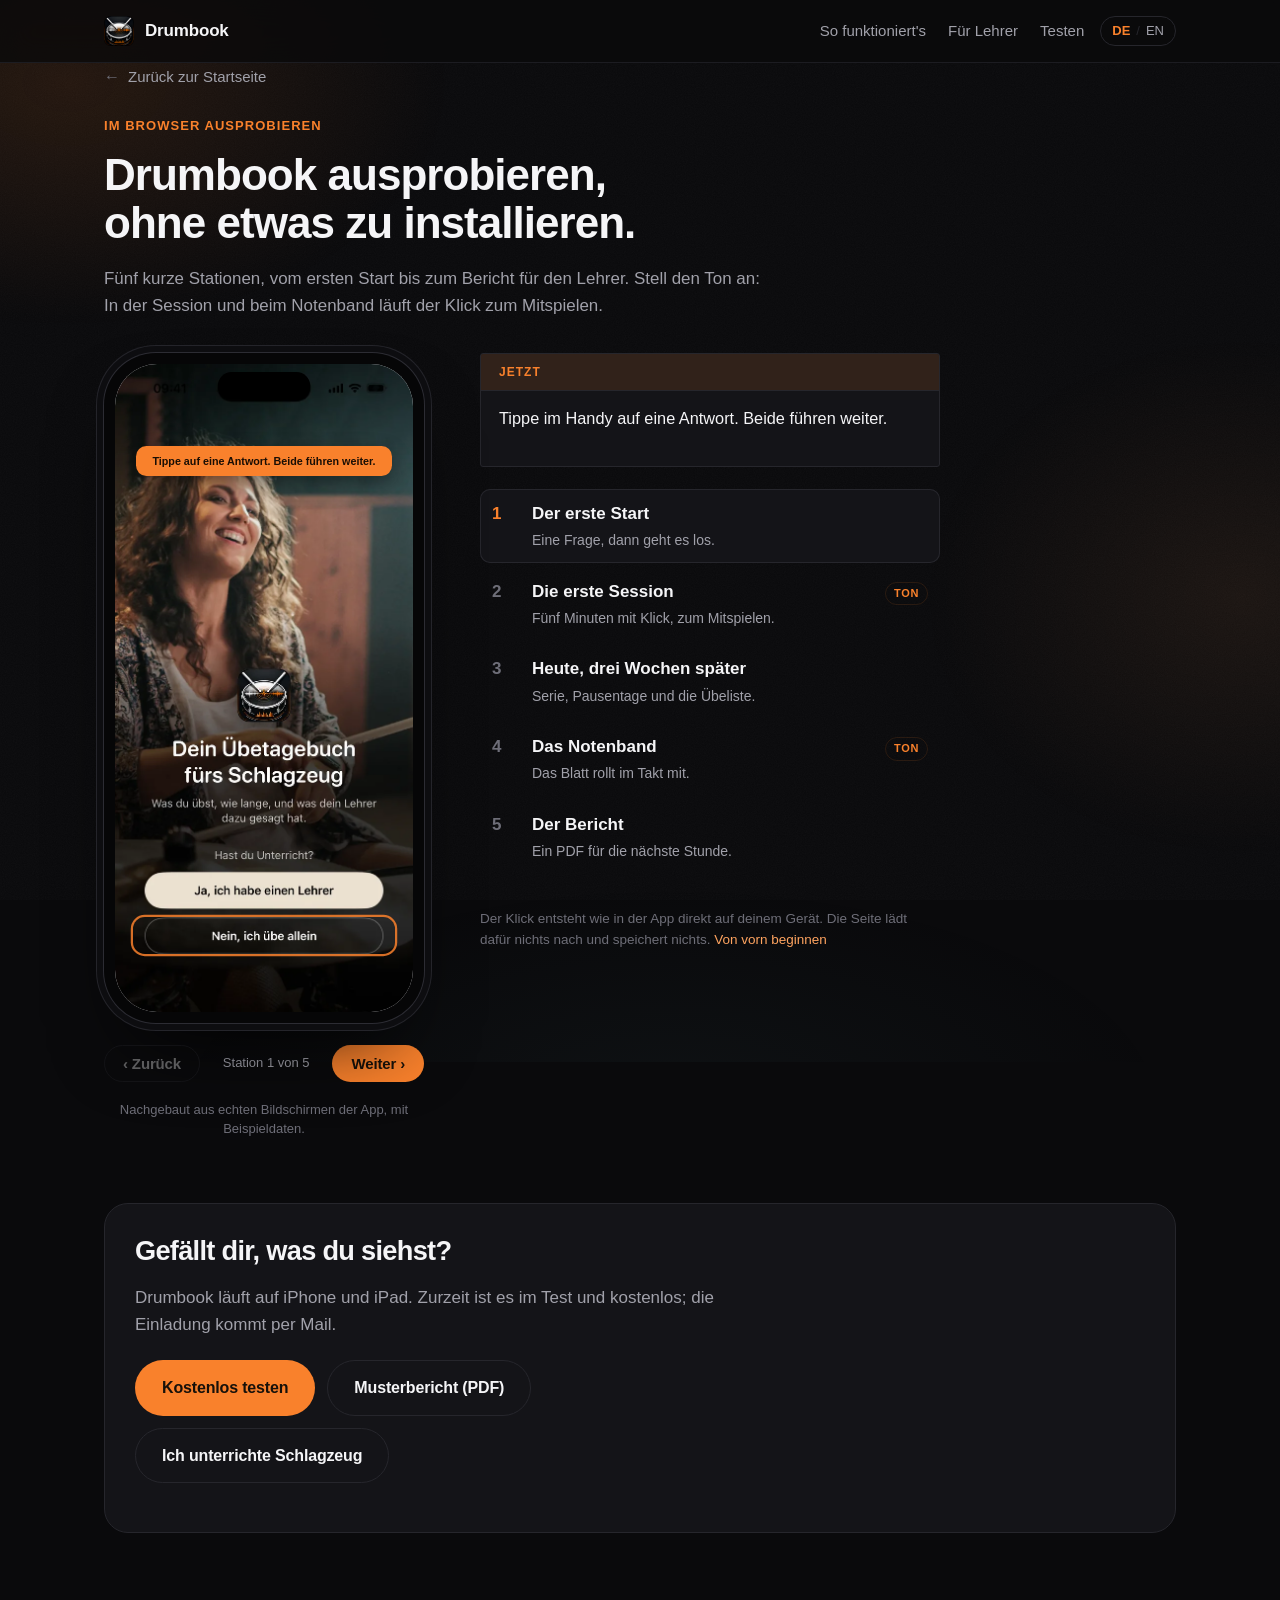
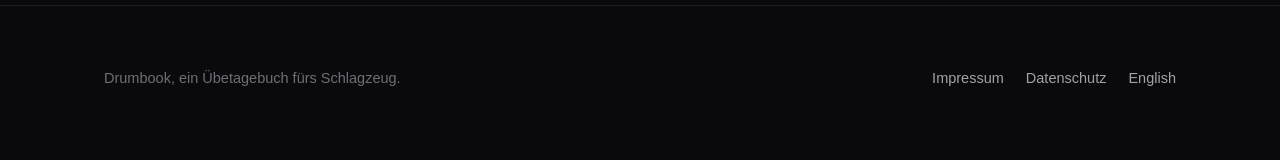
==== commit c4dab21b: "Demo: mehr Wege hinaus, und vom Notenblatt nur noch ein Drittel Silvio, 27.09.2026: Vom Notenband ka" ====
--- a/ausprobieren/index.html
+++ b/ausprobieren/index.html
@@ -154,7 +154,8 @@
               <button class="zurueck-flaeche" id="n-zurueck" type="button" aria-label="Zurück zu „Heute“"></button>
               <div class="noten__fenster" id="n-fenster">
                 <div class="noten__blatt" id="n-blatt">
-                  <img id="n-img" src="../assets/demo/noten.webp" width="700" height="1317" alt="Ein Notenblatt für Schlagzeug als Band: die Notenzeilen untereinander über die volle Breite, Takt 1 bis 75.">
+                  <img id="n-img" src="../assets/demo/noten.webp" width="700" height="430" alt="Ein Notenblatt für Schlagzeug als Band: fünf Notenzeilen untereinander über die volle Breite, Takt 1 bis 24.">
+                  <p class="noten__ende">Ende des Ausschnitts</p>
                   <div class="noten__zeile" id="n-zeile" hidden></div>
                 </div>
                 <div class="noten__zahl" id="n-zahl" hidden></div>
@@ -171,6 +172,11 @@
             <p class="blase" id="blase" hidden></p>
           </div>
         </div>
+        <nav class="steuer" aria-label="Stationen wechseln">
+          <button class="btn btn--ghost btn--sm" id="st-zurueck" type="button">‹&nbsp;Zurück</button>
+          <span class="steuer__stand" id="st-stand">Station 1 von 5</span>
+          <button class="btn btn--primary btn--sm" id="st-weiter" type="button">Weiter&nbsp;›</button>
+        </nav>
         <p class="handy__notiz">Nachgebaut aus echten Bildschirmen der App, mit Beispieldaten.</p>
       </div>
 
@@ -228,6 +234,7 @@
     plan: function (m) { return "von " + m + " Min geplant"; },
     rest: function (z) { return "Rest gesamt " + z; },
     von: function (z) { return "von " + z; },
+    station: function (n, alle) { return "Station " + n + " von " + alle; },
     morgen: function (z) { return "Morgen wieder um " + z + "?"; },
     begonnen: function (z) { return "Deine erste Session hast du um " + z + " angefangen. Drumbook erinnert dich dann jeden Tag um diese Zeit."; },
     namen: {
@@ -238,7 +245,9 @@
         erstellen: "Bericht erstellen", teilen: "Bericht teilen",
         klickAn: "Klick starten", klickAus: "Klick anhalten",
         pause: "Session anhalten", weiter: "Session fortsetzen",
-        notenAn: "Play", notenAus: "Stopp"
+        notenAn: "Play", notenAus: "Anhalten",
+        weiterStation: "Weiter ›", vonVorn: "Von vorn ↺",
+        heuteReiter: "Heute", bibliothek: "Bibliothek", unterricht: "Unterricht"
     },
     alt: {
         frage: "Die Begrüßung beim ersten Start: ein Foto einer lachenden Schlagzeugerin, darunter „Dein Übetagebuch fürs Schlagzeug“ und die Frage „Hast du Unterricht?“ mit zwei Antworten.",
@@ -256,14 +265,16 @@
         erinnerung: "Nach der ersten Session fragt Drumbook einmal, ob es erinnern soll. Wähle, was du möchtest.",
         heute: "Tippe auf die Karte ganz oben.",
         heuteDanach: "Weiter zum Notenband: unten auf „Setlists“.",
+        heuteNachNoten: "Zum Schluss der Bericht: Tippe unten auf „Verlauf“. Oder unter dem Handy auf „Weiter“.",
         noten: "Tippe auf Play. Nach vier Klicks rollt das Blatt im Takt mit.",
-        notenLaeuft: "Die gespielte Zeile steht oben, die nächste schon darunter. Beide Hände bleiben an den Stöcken.",
-        notenEnde: "Zum Schluss der Bericht: oben links zurück, dann unten auf „Verlauf“.",
+        notenLaeuft: "Die gespielte Zeile steht oben, die nächste schon darunter. Tippe eine Zeile an, dann springt das Band dorthin. Weiter zum Bericht geht es jederzeit mit „Weiter“ unter dem Handy.",
+        notenEnde: "Das war der Ausschnitt. Zum Schluss der Bericht: „Weiter“ unter dem Handy, oder oben links zurück und dann „Verlauf“.",
         auswahl: "Tippe auf „Bericht erstellen“.",
         bericht: "Oben rechts geht der Bericht als PDF an deinen Lehrer.",
         ende: "Das war der Rundgang. Den ganzen Bericht gibt es unten als Musterbericht, und mit „Von vorn beginnen“ geht es noch einmal los."
     },
     blasen: {
+        tonGesperrt: "Der Browser hat den Ton noch nicht freigegeben. Tippe noch einmal auf Play.",
         frage: "Tippe auf eine Antwort. Beide führen weiter.",
         angebot: "Tippe auf „5 Minuten üben“. Ton an!",
         session: "Spiel mit! Mit − und + änderst du das Tempo.",
@@ -273,9 +284,12 @@
         heuteSpaeter: "Drei Wochen später. Tippe auf die Karte.",
         heuteUmschauen: "So sieht „Heute“ nach drei Wochen aus. Tippe auf die Karte.",
         karte: "8 Tage in Folge, obwohl zwei Tage frei waren: Zwei Pausentage je Woche halten die Serie. Weiter unten mit „Setlists“.",
+        heuteNachNoten: "Zum Schluss der Bericht: unten auf „Verlauf“.",
+        reiter: "In der Demo führt „Setlists“ zum Notenband und „Verlauf“ zum Bericht.",
+        notenSprung: "Tipp auf eine Zeile springt dorthin, wie in der App. Weiter geht es jederzeit unter dem Handy.",
         ueben: "Stellt die Übeliste für heute zusammen: was der Lehrer aufgegeben hat und was liegen blieb, passend zur Zeit.",
         noten: "Tippe auf Play. Das Blatt rollt im Takt mit.",
-        notenEnde: "Das Blatt kommt aus deinem Scan, die Takte zählt die App selbst. Zurück geht es hier oben.",
+        notenEnde: "Ende des Ausschnitts. Das Blatt kommt aus deinem Scan, die Takte zählt die App selbst.",
         auswahl: "Tippe auf „Bericht erstellen“.",
         bericht: "Hier oben geht der Bericht als PDF an deinen Lehrer.",
         teilen: "Per Mail oder Messenger, als PDF. Das war der Rundgang!"
--- a/assets/demo.css
+++ b/assets/demo.css
@@ -65,6 +65,13 @@
   width: calc(100cqw / 402 * 124); height: calc(100cqw / 402 * 36); border-radius: 999px; background: #000;
   pointer-events: none;
 }
+/* Die Leiste unter dem Handy: Zurueck, wo man steht, Weiter. Auf dem Handy
+   ist sie der einzige sichtbare Weg zwischen den Stationen. */
+.steuer { width: min(320px, 84vw); margin: 22px auto 0; display: grid; grid-template-columns: auto 1fr auto;
+          align-items: center; gap: 10px; }
+.steuer__stand { text-align: center; font-size: 13px; color: var(--ink-muted); font-variant-numeric: tabular-nums; }
+.steuer .btn { white-space: nowrap; }
+.steuer .btn:disabled { opacity: .35; cursor: default; transform: none; }
 .handy__notiz { font-size: 13px; color: var(--ink-faint); text-align: center; max-width: min(320px, 84vw);
                 margin: 18px auto 0; line-height: 1.5; }
 
@@ -211,6 +218,8 @@
   .noten__blatt { transition: transform .55s cubic-bezier(.2,.7,.2,1); }
 }
 .noten__blatt img { width: 100%; display: block; }
+.noten__ende { margin: calc(var(--u) * 18) 0 0; text-align: center; font-size: calc(var(--u) * 13);
+               color: #8a8a8e; letter-spacing: .02em; }
 .noten__zeile { position: absolute; left: 0; right: 0; background: rgba(249,129,44,.09);
                 box-shadow: inset calc(var(--u) * 4) 0 0 #f9812c; pointer-events: none; }
 .noten__zeile[hidden] { display: none !important; }
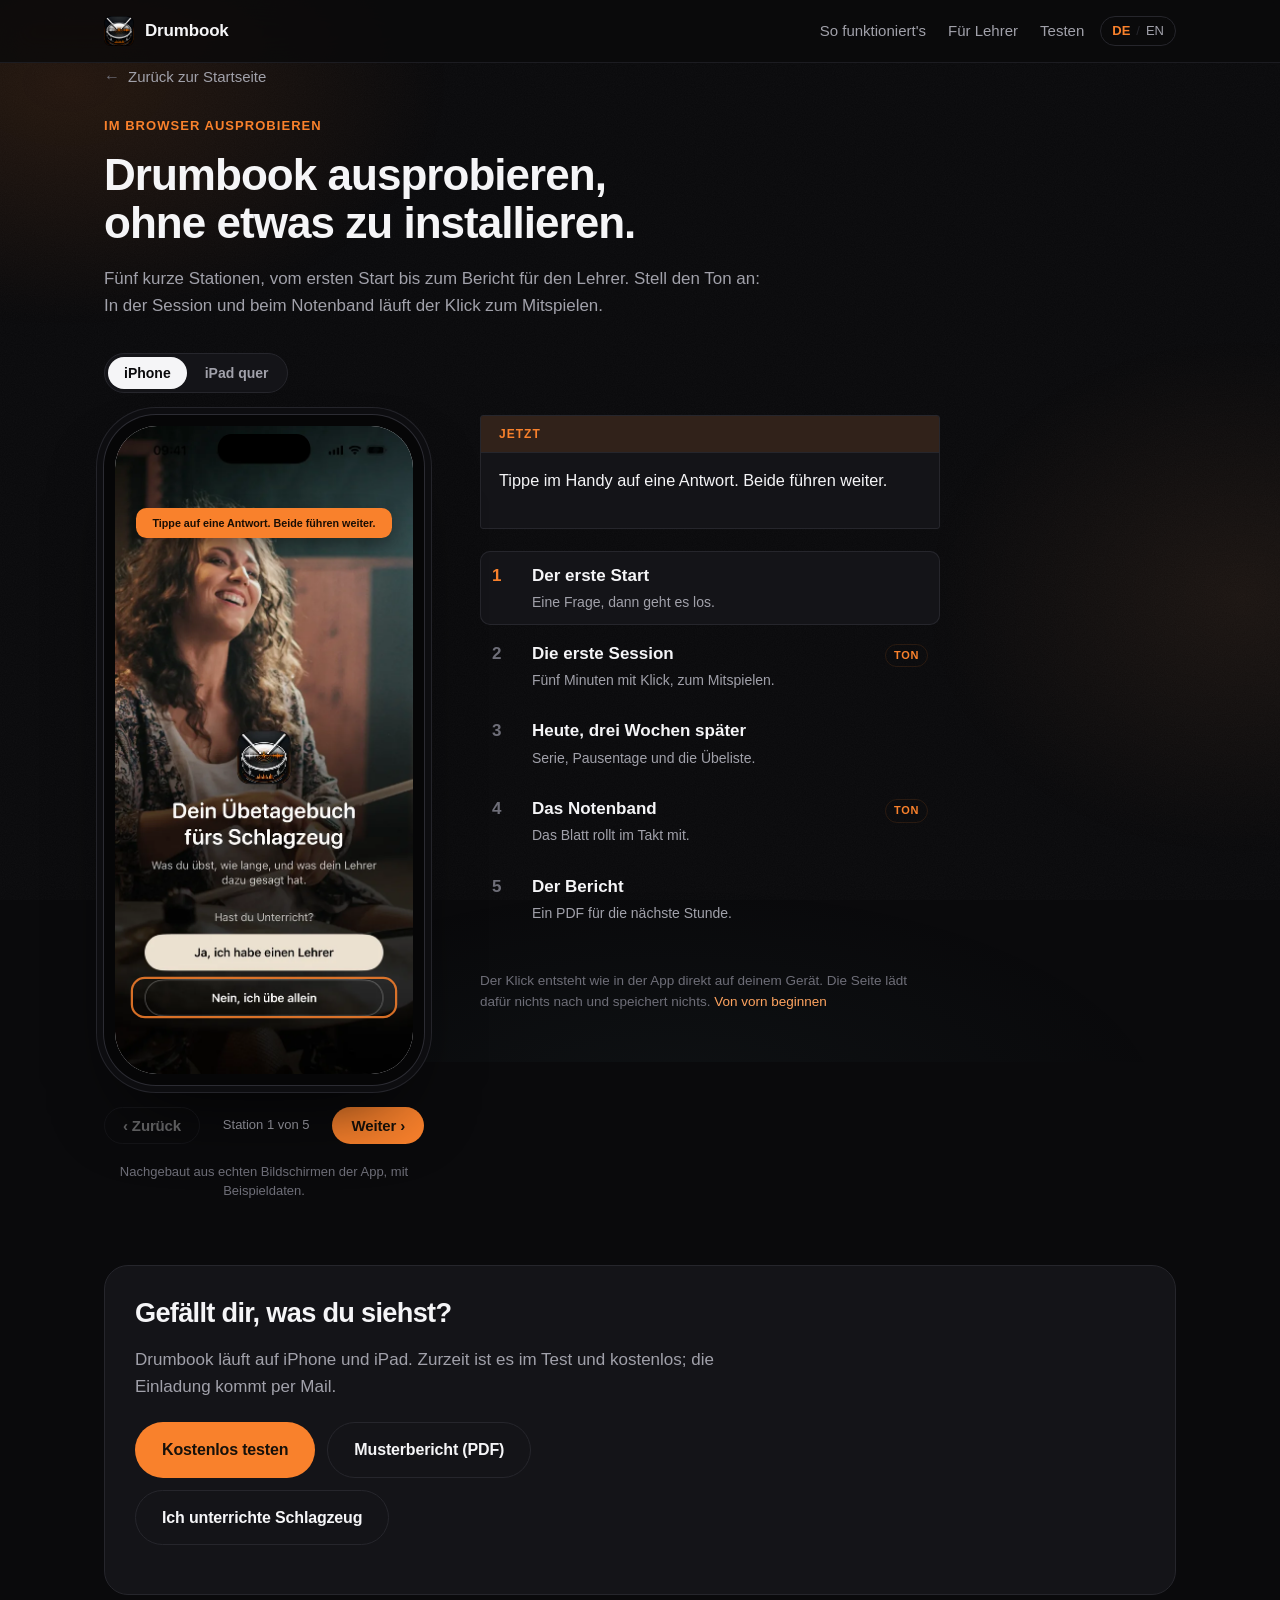
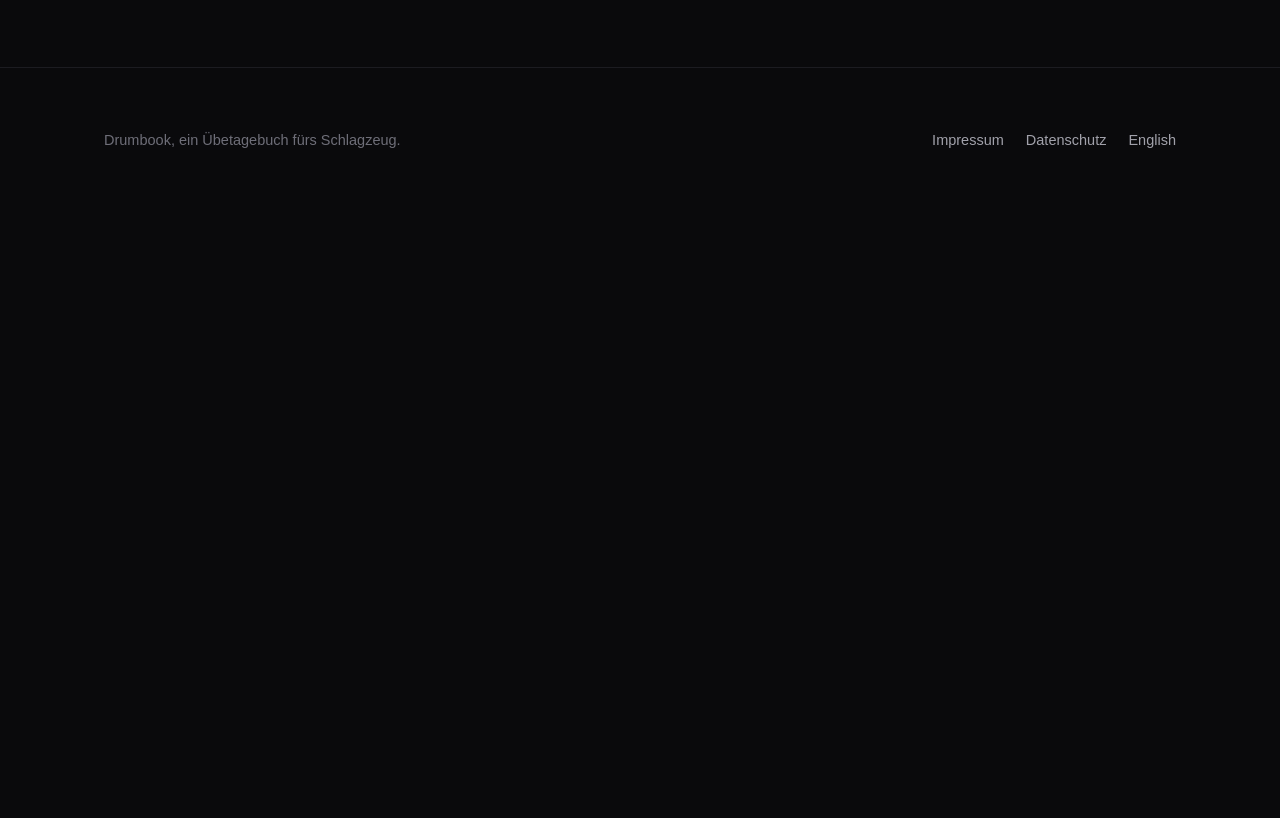
==== commit 5f5fec64: "Demo auch als iPad im Querformat Umschalter iPhone / iPad quer über dem Gerät; auf breiten Bildschir" ====
--- a/ausprobieren/index.html
+++ b/ausprobieren/index.html
@@ -62,11 +62,14 @@
       </p>
     </div>
 
+    <p class="geraete" role="group" aria-label="Gerät wählen"><button type="button" data-geraet="iphone" aria-pressed="true">iPhone</button><button type="button" data-geraet="ipad" aria-pressed="false">iPad quer</button></p>
+
     <div class="demo__buehne">
       <div>
         <div class="handy">
           <div class="handy__schirm" id="demo-schirm" aria-label="Drumbook auf einem iPhone, zum Antippen">
             <span class="handy__insel" aria-hidden="true"></span>
+            <div class="ipad-status" aria-hidden="true"><b>09:41<span>Sonntag 27. Sept.</span></b><svg viewBox="0 0 46 14" aria-hidden="true"><path d="M2 5.2a8 8 0 0 1 11 0M4.2 7.6a4.8 4.8 0 0 1 6.6 0M7.5 10.6l1.3-1.3a1.8 1.8 0 0 0-2.6 0z" fill="none" stroke="#111" stroke-width="1.5" stroke-linecap="round"/><rect x="20" y="2.5" width="21" height="10" rx="3" fill="none" stroke="#111" stroke-opacity=".45"/><rect x="21.8" y="4.3" width="17.4" height="6.4" rx="1.6" fill="#34c759"/><rect x="42.2" y="5.7" width="1.8" height="3.6" rx=".9" fill="#111" fill-opacity=".45"/></svg></div>
 
             <div class="szene" id="sz-bild">
               <img class="voll" id="sz-bild-img" src="../assets/demo/de/welcome-frage.webp" alt="" width="603" height="1311">
@@ -150,7 +153,7 @@
             </div>
 
             <div class="szene noten" id="sz-noten" hidden>
-              <img class="noten__kopf" src="../assets/demo/de/noten-kopf.webp" alt="" width="700" height="205">
+              <img class="noten__kopf" id="n-kopf" src="../assets/demo/de/noten-kopf.webp" alt="" width="700" height="205">
               <button class="zurueck-flaeche" id="n-zurueck" type="button" aria-label="Zurück zu „Heute“"></button>
               <div class="noten__fenster" id="n-fenster">
                 <div class="noten__blatt" id="n-blatt">
@@ -230,6 +233,30 @@
 window.DEMO = {
     locale: "de-DE",
     bilder: "../assets/demo/de/",
+    bilderBasis: "../assets/demo/",
+    schirmName: { iphone: "Drumbook auf einem iPhone, zum Antippen", ipad: "Drumbook auf einem iPad im Querformat, zum Antippen" },
+    // Reiter oben auf dem iPad: [links, Breite] in Prozent, gemessen an der Aufnahme.
+    ipadReiter: { heute: [32.8, 5.5], setlists: [38.7, 6.0], bibliothek: [45.0, 7.8], unterricht: [53.1, 7.7], verlauf: [61.1, 6.1] },
+    // Was auf dem iPad anders heißt oder anders liegt. Alles andere gilt für beide.
+    ipad: {
+        alt: {
+            heute: "Der Bildschirm „Heute“ auf dem iPad nach drei Wochen: 3 Std 7 Min von 150 Min diese Woche, 8 Tage in Folge, 2 Pausentage genutzt, darunter „Üben starten“ und die Übungen, die anstehen."
+        },
+        jetzt: {
+            frage: "Tippe auf dem iPad auf eine Antwort. Beide führen weiter.",
+            heuteDanach: "Weiter zum Notenband: oben auf „Setlists“.",
+            heuteNachNoten: "Zum Schluss der Bericht: Tippe oben auf „Verlauf“. Oder unter dem iPad auf „Weiter“.",
+            noten: "Tippe auf Play. Nach vier Klicks rollt das Blatt im Takt mit. Quer auf dem iPad steht jede Notenzeile über die ganze Breite.",
+            notenLaeuft: "Die gespielte Zeile steht oben, die nächste schon darunter. Tippe eine Zeile an, dann springt das Band dorthin. Weiter zum Bericht geht es jederzeit mit „Weiter“ unter dem iPad.",
+            notenEnde: "Das war der Ausschnitt. Zum Schluss der Bericht: „Weiter“ unter dem iPad, oder oben links zurück und dann „Verlauf“."
+        },
+        blasen: {
+            karte: "8 Tage in Folge, obwohl zwei Tage frei waren: Zwei Pausentage je Woche halten die Serie. Weiter geht es oben mit „Setlists“.",
+            heuteNachNoten: "Zum Schluss der Bericht: oben auf „Verlauf“.",
+            noten: "Tippe auf Play. Jede Notenzeile steht über die ganze Breite und rollt im Takt mit.",
+            notenSprung: "Tipp auf eine Zeile springt dorthin, wie in der App. Weiter geht es jederzeit unter dem iPad."
+        }
+    },
     sek: "Sek", min: "Min", takt: "Takt", ende: "Ende",
     plan: function (m) { return "von " + m + " Min geplant"; },
     rest: function (z) { return "Rest gesamt " + z; },
--- a/assets/demo.css
+++ b/assets/demo.css
@@ -245,3 +245,72 @@
 .demo__danach > p { color: var(--ink-muted); max-width: 62ch; }
 .demo__danach .lp__ways { display: flex; flex-wrap: wrap; gap: 12px; margin-top: 22px; }
 .demo__danach .btn { white-space: normal; text-align: center; }
+
+/* ---------- iPad im Querformat (#248) ----------
+
+   Derselbe Aufbau, anderes Geraet: 1376 x 1032 Punkt, eine Einheit --u ist
+   wieder ein Punkt. Die nachgebauten Bildschirme stehen in der 760 Punkt
+   breiten Spalte, die die App auf dem iPad benutzt; ihre Innenmasse bleiben
+   die vom iPhone, weil die App dort dieselben Abstaende hat. */
+
+.geraete { display: inline-flex; gap: 2px; padding: 3px; margin: 0 0 22px; border-radius: 999px;
+           background: var(--bg-raised); border: 1px solid var(--line); }
+.geraete button { font: 600 14px/1 var(--font); color: var(--ink-muted); background: none; border: 0;
+                  border-radius: 999px; padding: 9px 16px; cursor: pointer; }
+.geraete button[aria-pressed="true"] { background: var(--ink); color: var(--bg); }
+.geraete button:focus-visible { outline: 2px solid var(--accent); outline-offset: 2px; }
+@media (max-width: 699px) { .geraete { display: none; } }
+
+.demo__buehne.ipad { grid-template-columns: minmax(0, 1fr); gap: 34px; justify-items: stretch; }
+.demo__buehne.ipad > div:first-child { width: 100%; }
+.demo__buehne.ipad .kapitel { max-width: none; display: grid; grid-template-columns: minmax(0, 1fr) minmax(0, 1.25fr);
+                              gap: 18px 34px; align-items: start; }
+.demo__buehne.ipad .kapitel__fuss { grid-column: 1; }
+@media (max-width: 820px) { .demo__buehne.ipad .kapitel { grid-template-columns: 1fr; } }
+
+/* Hoch genug, dass das ganze iPad auf einen Laptop-Bildschirm passt. */
+.handy.ipad { width: min(100%, calc((100vh - 150px) * 1376 / 1032 + 30px)); min-width: min(100%, 640px);
+              margin: 0 auto; padding: 15px; border-radius: 34px; }
+.handy.ipad .handy__schirm { aspect-ratio: 1376 / 1032; border-radius: 20px; }
+.handy.ipad .handy__insel { display: none; }
+.demo__buehne.ipad .steuer, .demo__buehne.ipad .handy__notiz { width: auto; max-width: 520px; }
+
+.ipad .szene { --u: calc(100cqw / 1376); }
+.ipad .blase { --u: calc(100cqw / 1376); font-size: calc(var(--u) * 19); padding: calc(var(--u) * 14) calc(var(--u) * 18);
+               border-radius: calc(var(--u) * 16); }
+.ipad .blase::after { border-width: calc(var(--u) * 11); }
+.ipad .flaeche { border-radius: calc(var(--u) * 12); }
+
+/* Statusleiste ueber den nachgebauten Bildschirmen. Die Aufnahmen und der
+   Kopf des Notenbands bringen ihre eigene mit. */
+.ipad-status { display: none; position: absolute; z-index: 0; top: 0; left: 0; right: 0; --u: calc(100cqw / 1376);
+               height: calc(var(--u) * 26); padding: 0 calc(var(--u) * 22); align-items: center; justify-content: space-between;
+               font: 600 calc(var(--u) * 13) -apple-system, BlinkMacSystemFont, "Helvetica Neue", Arial, sans-serif; color: #111; }
+.ipad-status span { font-weight: 500; margin-left: calc(var(--u) * 8); }
+.ipad-status svg { height: calc(var(--u) * 12); width: auto; }
+.ipad .handy__schirm[data-szene="session"] .ipad-status,
+.ipad .handy__schirm[data-szene="abschluss"] .ipad-status,
+.ipad .handy__schirm[data-szene="erinnerung"] .ipad-status { display: flex; }
+.ipad .leiste-oben { display: none; }
+
+/* Session und Abschluss: die Spalte in der Mitte. */
+.ipad #sz-session, .ipad #sz-abschluss { left: calc(100% * 308 / 1376); right: calc(100% * 308 / 1376); }
+.ipad #sz-session { background: linear-gradient(#fff, #fff) top / 100% calc(var(--u) * 482) no-repeat; }
+.ipad .nb { top: calc(var(--u) * 31); }
+.ipad .sess__kopf { top: calc(var(--u) * 100); }
+.ipad .klick { top: calc(var(--u) * 417); }
+.ipad .ablauf { top: calc(var(--u) * 492); }
+.ipad .form { top: calc(var(--u) * 86); }
+.ipad .sichern { bottom: calc(var(--u) * 30); }
+
+/* Erinnerungsfrage: auf dem iPad ein Blatt in der Mitte statt von unten. */
+.ipad .blatt { left: 50%; right: auto; bottom: auto; top: 50%; width: calc(var(--u) * 380);
+               transform: translate(-50%, -50%); border-radius: calc(var(--u) * 28);
+               padding: calc(var(--u) * 30) calc(var(--u) * 30) calc(var(--u) * 24); }
+
+/* Notenband: das Band ueber die ganze Breite, der Kopf 100 Punkt hoch. */
+.ipad .noten__fenster { top: calc(100% * 100 / 1032); }
+.ipad .tipp { left: 50%; right: auto; width: calc(var(--u) * 460); transform: translateX(-50%); bottom: calc(var(--u) * 26); }
+.ipad .zurueck-flaeche { top: calc(100% * 28 / 1032); left: calc(100% * 8 / 1376);
+                         width: calc(100% * 46 / 1376); height: calc(100% * 46 / 1032); }
+.ipad .noten__zahl { font-size: calc(var(--u) * 150); }
